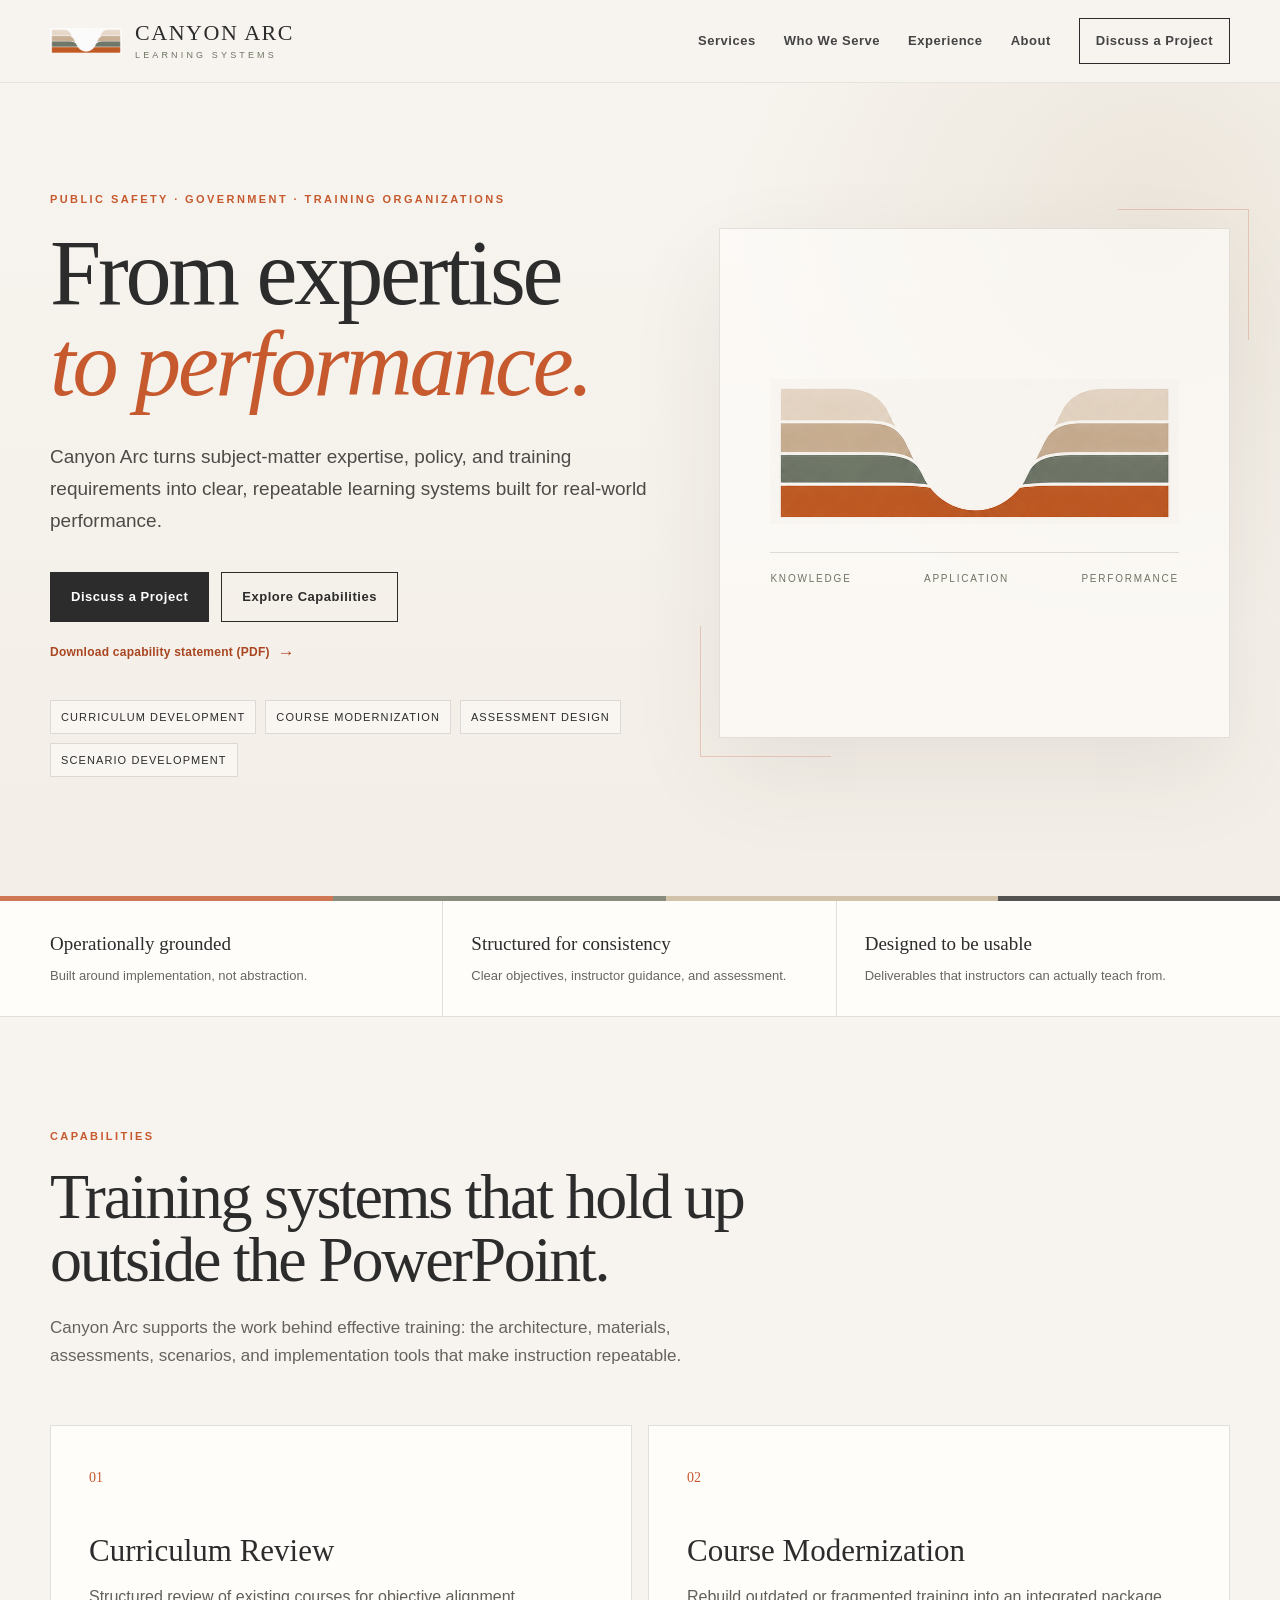
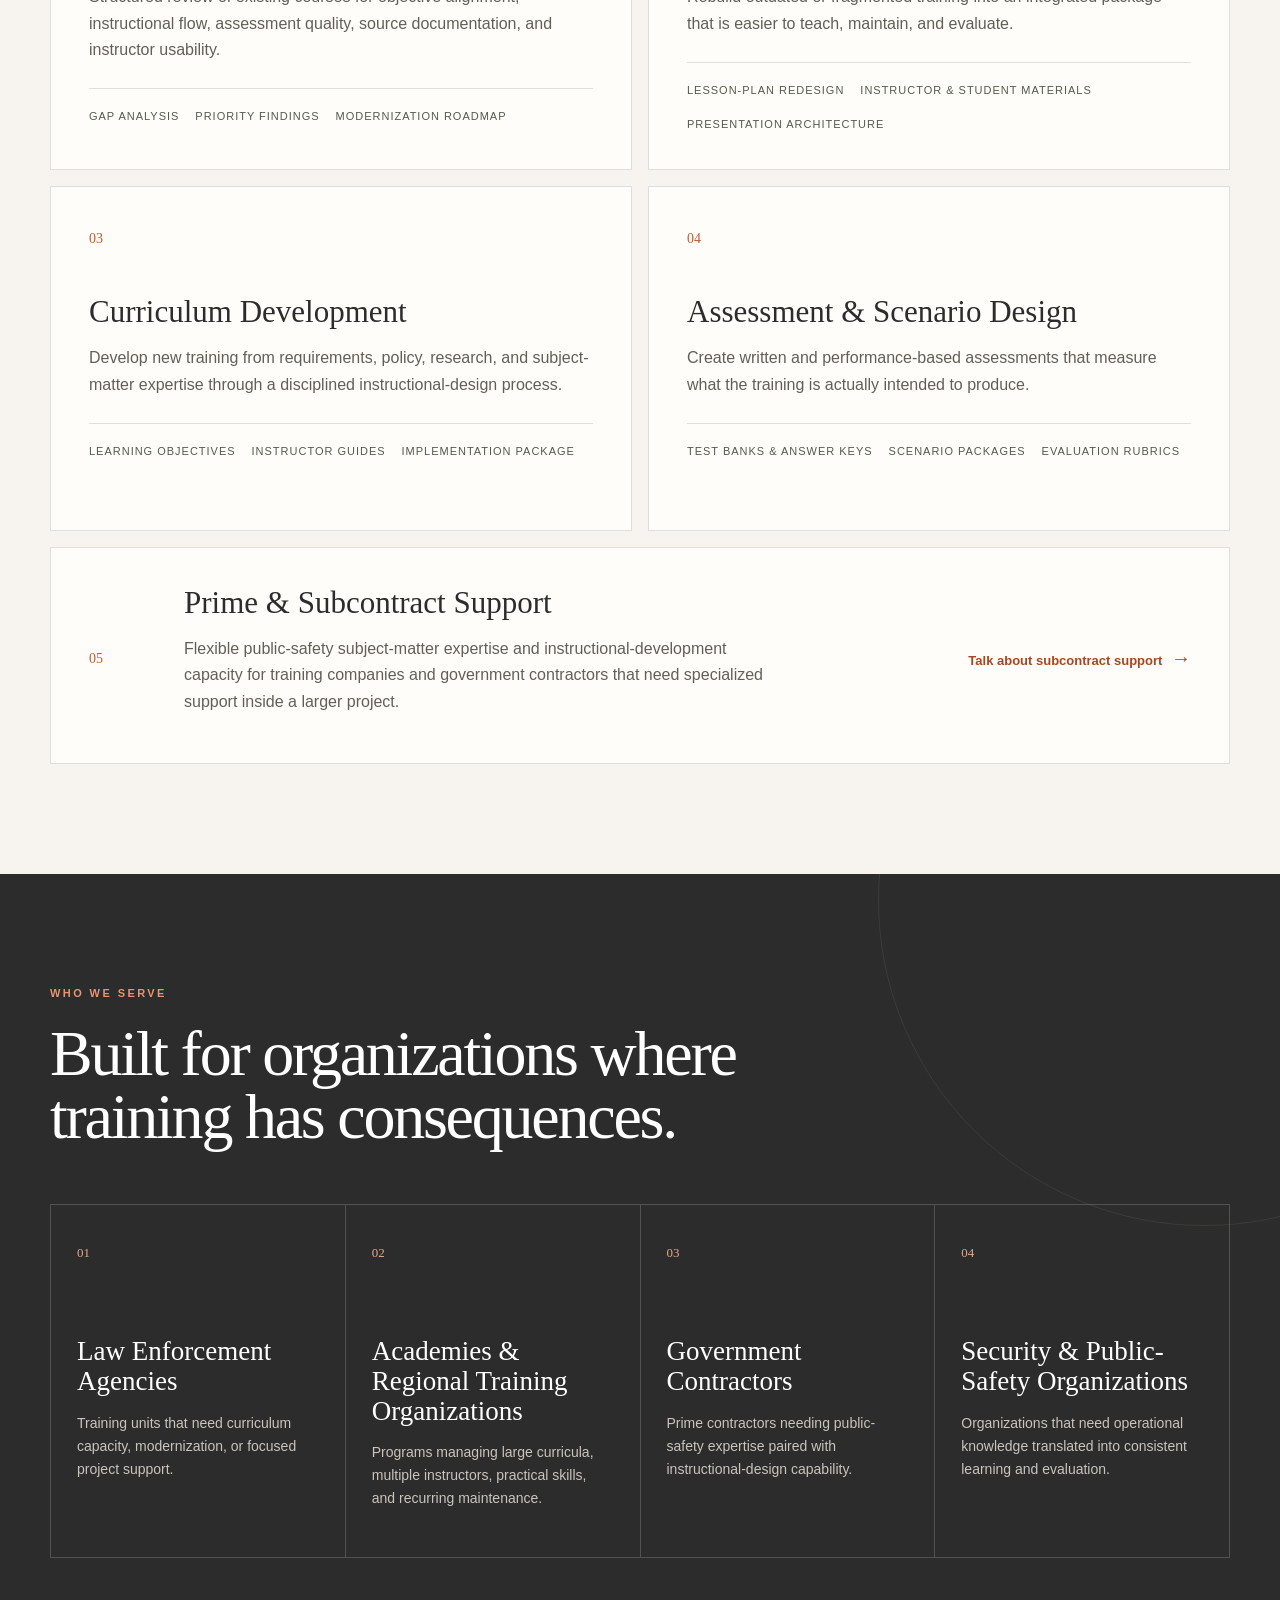
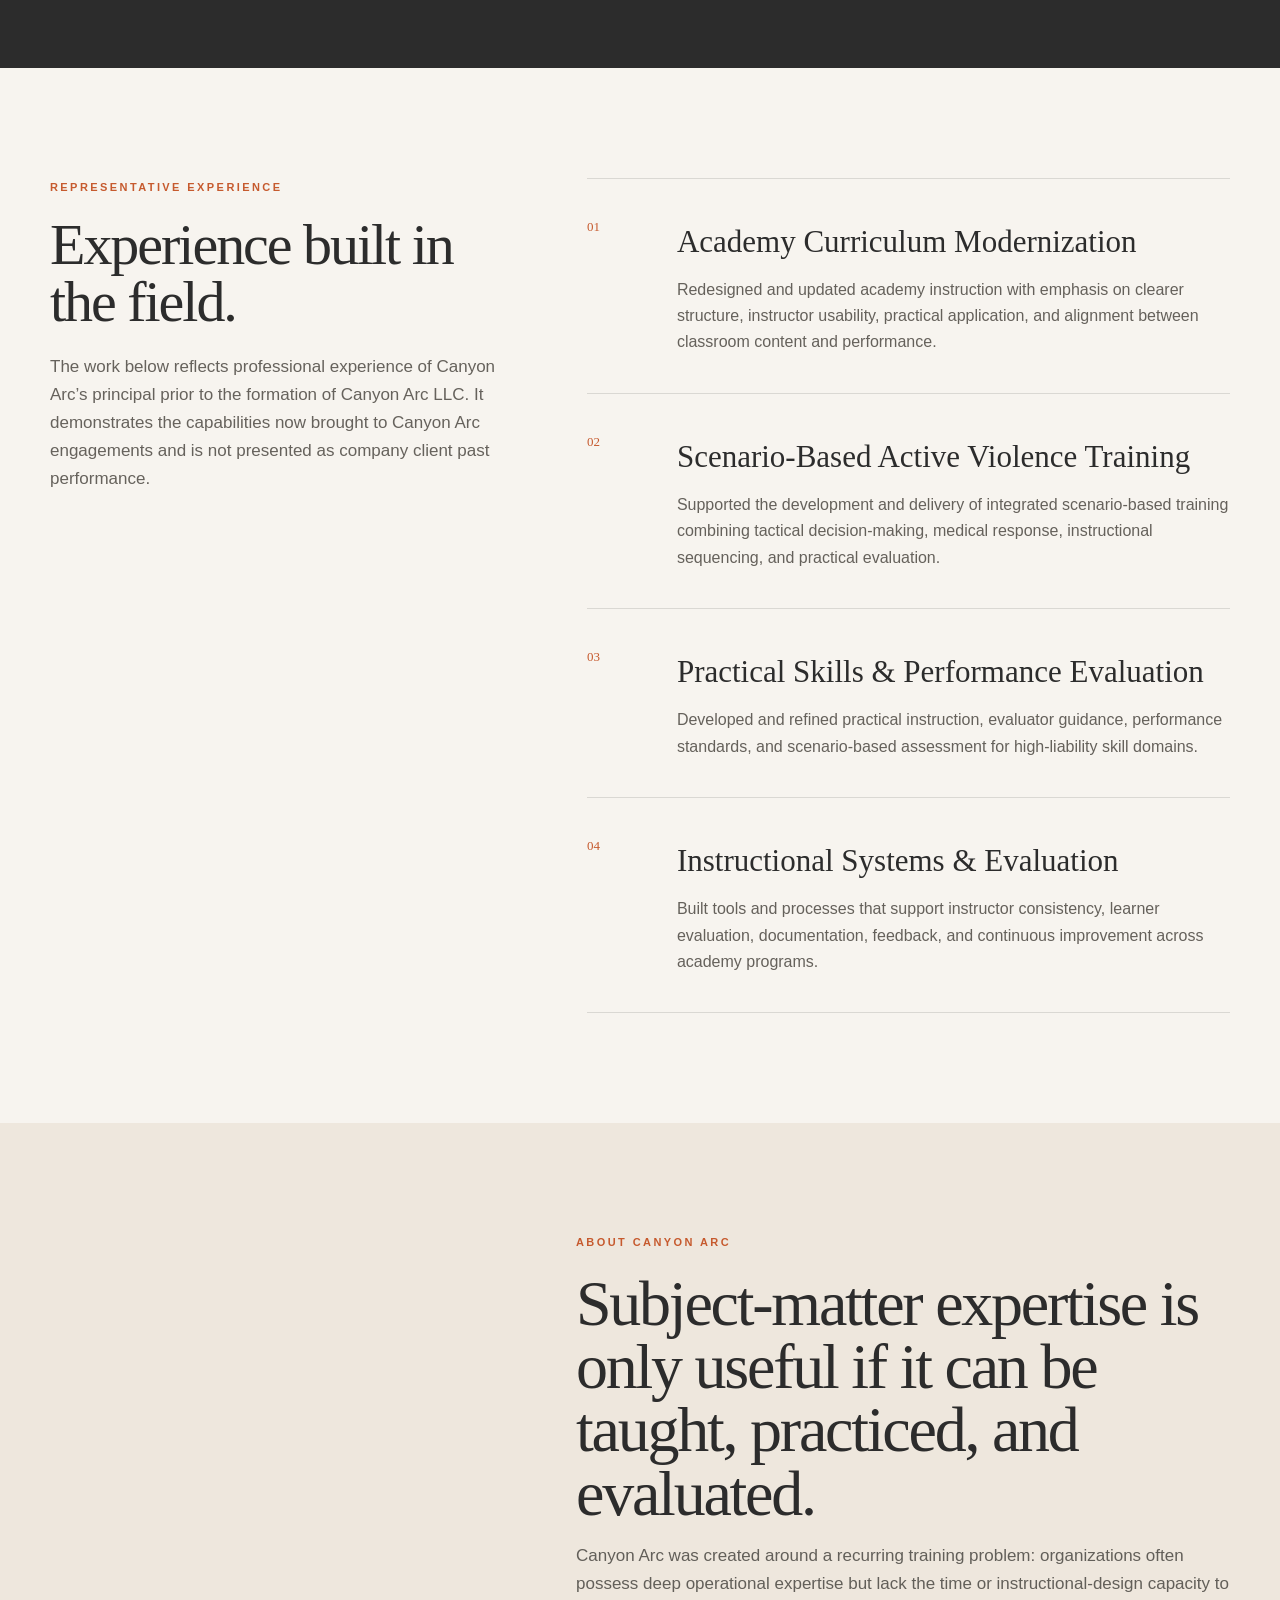
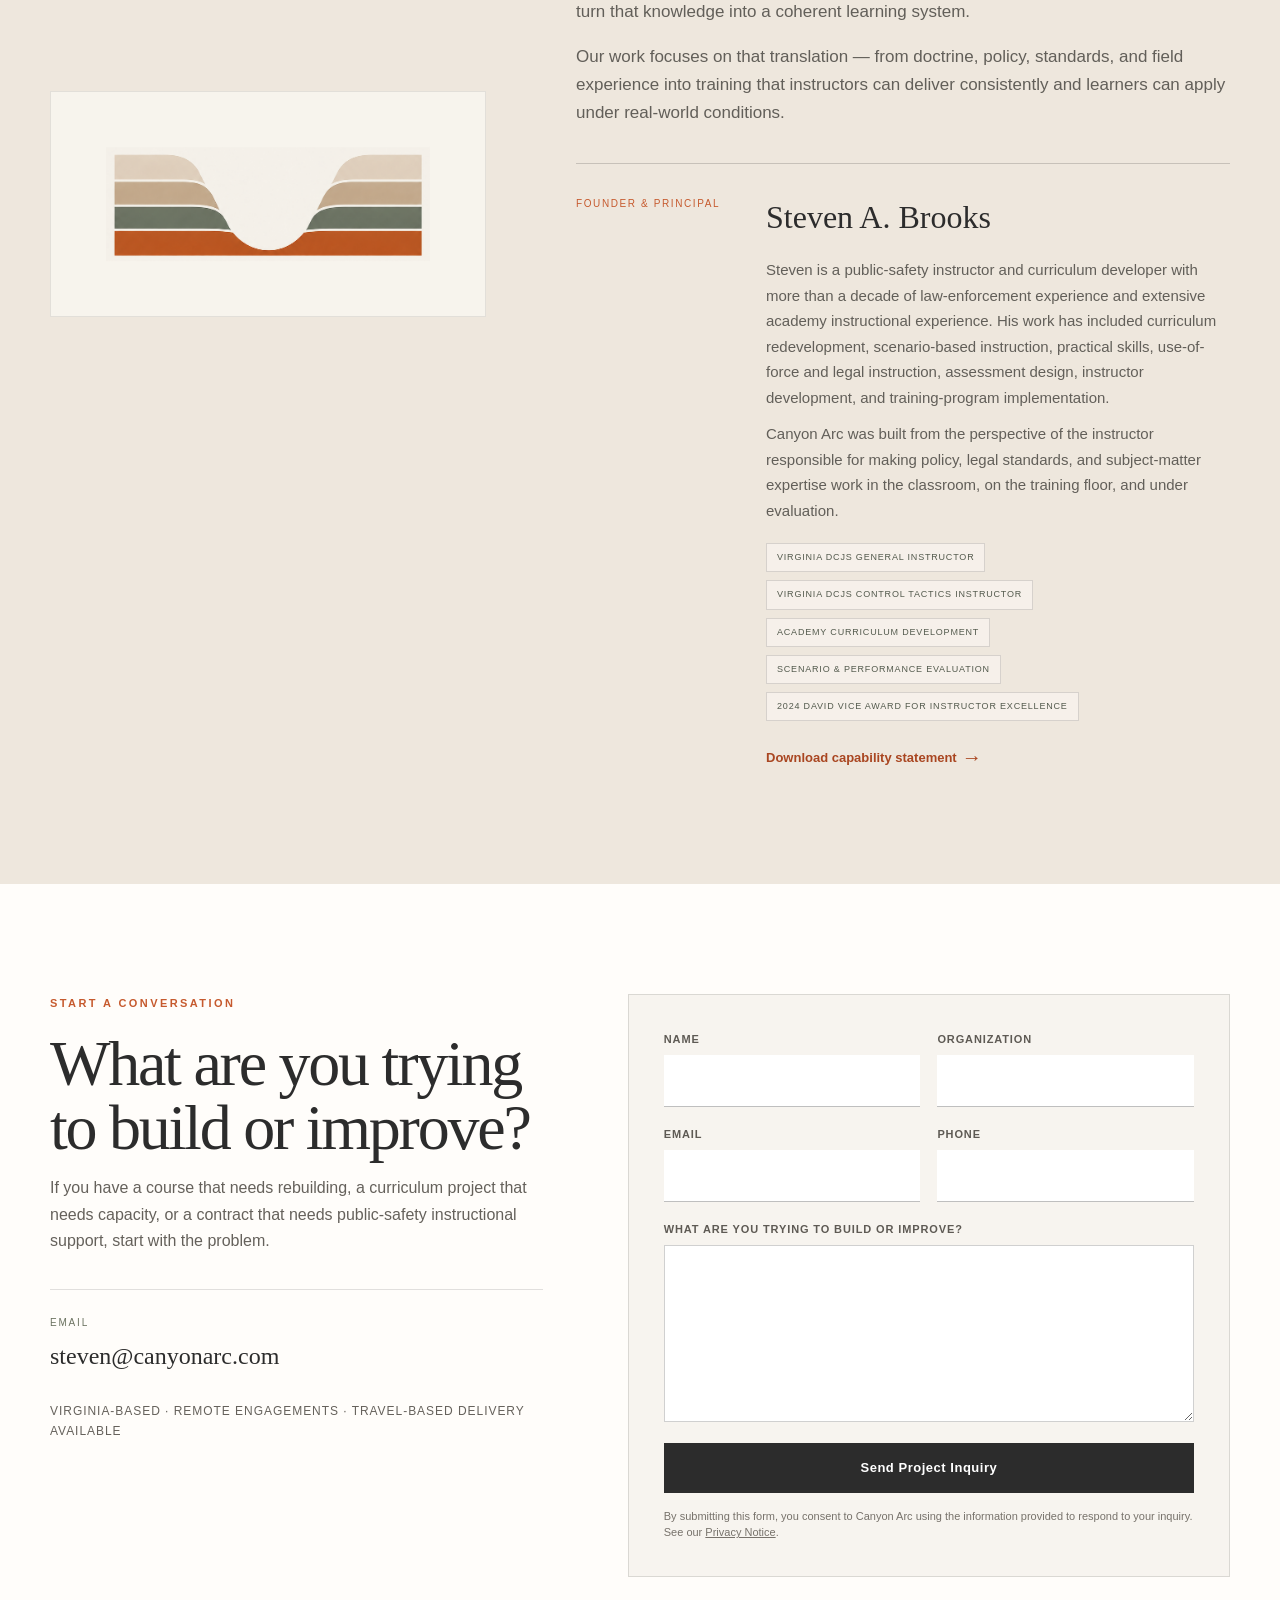
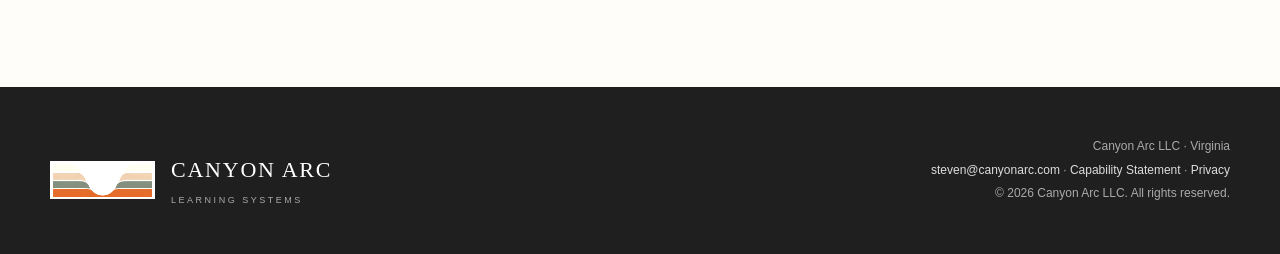
==== index.html @ f391a755 "Initial commit via Netlify [skip ci]" ====
<!doctype html>
<html lang="en">
<head>
  <meta charset="utf-8">
  <meta name="viewport" content="width=device-width, initial-scale=1">
  <title>Canyon Arc | Learning Systems for Public Safety</title>
  <meta name="description" content="Canyon Arc helps public-safety organizations, academies, and government contractors turn subject-matter expertise into clear, repeatable, field-ready learning systems.">
  <meta name="theme-color" content="#f7f4ef">
  <meta property="og:title" content="Canyon Arc | Learning Systems">
  <meta property="og:description" content="From expertise to performance. Curriculum development, course modernization, assessment design, scenario development, and public-safety training systems support.">
  <meta property="og:type" content="website">
  <link rel="icon" href="/assets/images/favicon.png" type="image/png">
  <link rel="stylesheet" href="/assets/css/styles.css">
  <script defer src="/assets/js/main.js"></script>
</head>
<body>
  <a class="skip-link" href="#main">Skip to content</a>

  <header class="site-header" id="top">
    <div class="shell nav-shell">
      <a class="brand" href="#top" aria-label="Canyon Arc home">
        <img src="/assets/images/canyon-arc-mark.png" alt="" class="brand-mark">
        <span class="brand-text"><strong>Canyon Arc</strong><small>Learning Systems</small></span>
      </a>
      <button class="nav-toggle" type="button" aria-expanded="false" aria-controls="site-nav">
        <span></span><span></span><span></span><span class="sr-only">Toggle navigation</span>
      </button>
      <nav class="site-nav" id="site-nav" aria-label="Primary navigation">
        <a href="#services">Services</a>
        <a href="#clients">Who We Serve</a>
        <a href="#experience">Experience</a>
        <a href="#about">About</a>
        <a class="nav-cta" href="#contact">Discuss a Project</a>
      </nav>
    </div>
  </header>

  <main id="main">
    <section class="hero">
      <div class="shell hero-grid">
        <div class="hero-copy reveal">
          <p class="eyebrow">Public Safety · Government · Training Organizations</p>
          <h1>From expertise<br><em>to performance.</em></h1>
          <p class="hero-lede">Canyon Arc turns subject-matter expertise, policy, and training requirements into clear, repeatable learning systems built for real-world performance.</p>
          <div class="hero-actions">
            <a class="button button-primary" href="#contact">Discuss a Project</a>
            <a class="button button-secondary" href="#services">Explore Capabilities</a>
          </div>
          <a class="hero-capability-link" href="/assets/docs/canyon-arc-capability-statement.pdf" target="_blank" rel="noopener">Download capability statement (PDF) <span>→</span></a>
          <div class="hero-tags" aria-label="Core capabilities">
            <span>Curriculum Development</span>
            <span>Course Modernization</span>
            <span>Assessment Design</span>
            <span>Scenario Development</span>
          </div>
        </div>
        <div class="hero-visual reveal" aria-hidden="true">
          <div class="terrain-card">
            <img src="/assets/images/canyon-arc-mark.png" alt="">
            <div class="terrain-copy">
              <span>Knowledge</span>
              <span>Application</span>
              <span>Performance</span>
            </div>
          </div>
        </div>
      </div>
    </section>

    <section class="signal-strip" aria-label="Canyon Arc approach">
      <div class="shell signal-grid">
        <div><strong>Operationally grounded</strong><span>Built around implementation, not abstraction.</span></div>
        <div><strong>Structured for consistency</strong><span>Clear objectives, instructor guidance, and assessment.</span></div>
        <div><strong>Designed to be usable</strong><span>Deliverables that instructors can actually teach from.</span></div>
      </div>
    </section>

    <section class="section" id="services">
      <div class="shell">
        <div class="section-heading reveal">
          <p class="eyebrow">Capabilities</p>
          <h2>Training systems that hold up<br>outside the PowerPoint.</h2>
          <p>Canyon Arc supports the work behind effective training: the architecture, materials, assessments, scenarios, and implementation tools that make instruction repeatable.</p>
        </div>

        <div class="service-grid">
          <article class="service-card reveal">
            <span class="service-number">01</span>
            <h3>Curriculum Review</h3>
            <p>Structured review of existing courses for objective alignment, instructional flow, assessment quality, source documentation, and instructor usability.</p>
            <ul><li>Gap analysis</li><li>Priority findings</li><li>Modernization roadmap</li></ul>
          </article>
          <article class="service-card reveal">
            <span class="service-number">02</span>
            <h3>Course Modernization</h3>
            <p>Rebuild outdated or fragmented training into an integrated package that is easier to teach, maintain, and evaluate.</p>
            <ul><li>Lesson-plan redesign</li><li>Instructor & student materials</li><li>Presentation architecture</li></ul>
          </article>
          <article class="service-card reveal">
            <span class="service-number">03</span>
            <h3>Curriculum Development</h3>
            <p>Develop new training from requirements, policy, research, and subject-matter expertise through a disciplined instructional-design process.</p>
            <ul><li>Learning objectives</li><li>Instructor guides</li><li>Implementation package</li></ul>
          </article>
          <article class="service-card reveal">
            <span class="service-number">04</span>
            <h3>Assessment & Scenario Design</h3>
            <p>Create written and performance-based assessments that measure what the training is actually intended to produce.</p>
            <ul><li>Test banks & answer keys</li><li>Scenario packages</li><li>Evaluation rubrics</li></ul>
          </article>
          <article class="service-card service-card-wide reveal">
            <span class="service-number">05</span>
            <div>
              <h3>Prime & Subcontract Support</h3>
              <p>Flexible public-safety subject-matter expertise and instructional-development capacity for training companies and government contractors that need specialized support inside a larger project.</p>
            </div>
            <a class="text-link" href="#contact">Talk about subcontract support <span>→</span></a>
          </article>
        </div>
      </div>
    </section>

    <section class="section section-dark" id="clients">
      <div class="shell">
        <div class="section-heading section-heading-light reveal">
          <p class="eyebrow">Who We Serve</p>
          <h2>Built for organizations where training has consequences.</h2>
        </div>
        <div class="client-grid reveal">
          <div class="client-card"><span>01</span><h3>Law Enforcement Agencies</h3><p>Training units that need curriculum capacity, modernization, or focused project support.</p></div>
          <div class="client-card"><span>02</span><h3>Academies & Regional Training Organizations</h3><p>Programs managing large curricula, multiple instructors, practical skills, and recurring maintenance.</p></div>
          <div class="client-card"><span>03</span><h3>Government Contractors</h3><p>Prime contractors needing public-safety expertise paired with instructional-design capability.</p></div>
          <div class="client-card"><span>04</span><h3>Security & Public-Safety Organizations</h3><p>Organizations that need operational knowledge translated into consistent learning and evaluation.</p></div>
        </div>
      </div>
    </section>

    <section class="section" id="experience">
      <div class="shell experience-layout">
        <div class="section-heading sticky-heading reveal">
          <p class="eyebrow">Representative Experience</p>
          <h2>Experience built in the field.</h2>
          <p>The work below reflects professional experience of Canyon Arc’s principal prior to the formation of Canyon Arc LLC. It demonstrates the capabilities now brought to Canyon Arc engagements and is not presented as company client past performance.</p>
        </div>
        <div class="experience-list">
          <article class="experience-item reveal">
            <span>01</span>
            <div><h3>Academy Curriculum Modernization</h3><p>Redesigned and updated academy instruction with emphasis on clearer structure, instructor usability, practical application, and alignment between classroom content and performance.</p></div>
          </article>
          <article class="experience-item reveal">
            <span>02</span>
            <div><h3>Scenario-Based Active Violence Training</h3><p>Supported the development and delivery of integrated scenario-based training combining tactical decision-making, medical response, instructional sequencing, and practical evaluation.</p></div>
          </article>
          <article class="experience-item reveal">
            <span>03</span>
            <div><h3>Practical Skills & Performance Evaluation</h3><p>Developed and refined practical instruction, evaluator guidance, performance standards, and scenario-based assessment for high-liability skill domains.</p></div>
          </article>
          <article class="experience-item reveal">
            <span>04</span>
            <div><h3>Instructional Systems & Evaluation</h3><p>Built tools and processes that support instructor consistency, learner evaluation, documentation, feedback, and continuous improvement across academy programs.</p></div>
          </article>
        </div>
      </div>
    </section>

    <section class="section about-section" id="about">
      <div class="shell about-grid">
        <div class="about-mark reveal" aria-hidden="true"><img src="/assets/images/canyon-arc-mark.png" alt=""></div>
        <div class="about-copy reveal">
          <p class="eyebrow">About Canyon Arc</p>
          <h2>Subject-matter expertise is only useful if it can be taught, practiced, and evaluated.</h2>
          <p>Canyon Arc was created around a recurring training problem: organizations often possess deep operational expertise but lack the time or instructional-design capacity to turn that knowledge into a coherent learning system.</p>
          <p>Our work focuses on that translation — from doctrine, policy, standards, and field experience into training that instructors can deliver consistently and learners can apply under real-world conditions.</p>
          <div class="founder-card founder-card-expanded">
            <p class="founder-label">Founder & Principal</p>
            <div class="founder-bio">
              <h3>Steven A. Brooks</h3>
              <p>Steven is a public-safety instructor and curriculum developer with more than a decade of law-enforcement experience and extensive academy instructional experience. His work has included curriculum redevelopment, scenario-based instruction, practical skills, use-of-force and legal instruction, assessment design, instructor development, and training-program implementation.</p>
              <p>Canyon Arc was built from the perspective of the instructor responsible for making policy, legal standards, and subject-matter expertise work in the classroom, on the training floor, and under evaluation.</p>
              <div class="credential-list" aria-label="Selected professional background">
                <span>Virginia DCJS General Instructor</span>
                <span>Virginia DCJS Control Tactics Instructor</span>
                <span>Academy Curriculum Development</span>
                <span>Scenario & Performance Evaluation</span>
                <span>2024 David Vice Award for Instructor Excellence</span>
              </div>
              <a class="text-link capability-link" href="/assets/docs/canyon-arc-capability-statement.pdf" target="_blank" rel="noopener">Download capability statement <span>→</span></a>
            </div>
          </div>
        </div>
      </div>
    </section>

    <section class="section contact-section" id="contact">
      <div class="shell contact-grid">
        <div class="contact-copy reveal">
          <p class="eyebrow">Start a Conversation</p>
          <h2>What are you trying to build or improve?</h2>
          <p>If you have a course that needs rebuilding, a curriculum project that needs capacity, or a contract that needs public-safety instructional support, start with the problem.</p>
          <div class="direct-contact">
            <span>Email</span>
            <a href="mailto:steven@canyonarc.com">steven@canyonarc.com</a>
          </div>
          <p class="contact-note">Virginia-based · Remote engagements · Travel-based delivery available</p>
        </div>

        <form class="contact-form reveal" name="project-inquiry" method="POST" data-netlify="true" netlify-honeypot="bot-field" action="/thanks.html">
          <input type="hidden" name="form-name" value="project-inquiry">
          <p class="honeypot"><label>Don’t fill this out if you’re human: <input name="bot-field"></label></p>
          <div class="field-row">
            <label> Name <input type="text" name="name" autocomplete="name" required></label>
            <label> Organization <input type="text" name="organization" autocomplete="organization"></label>
          </div>
          <div class="field-row">
            <label> Email <input type="email" name="email" autocomplete="email" required></label>
            <label> Phone <input type="tel" name="phone" autocomplete="tel"></label>
          </div>
          <label> What are you trying to build or improve?
            <textarea name="project" rows="6" required></textarea>
          </label>
          <button class="button button-primary form-submit" type="submit">Send Project Inquiry</button>
          <p class="form-fineprint">By submitting this form, you consent to Canyon Arc using the information provided to respond to your inquiry. See our <a href="/privacy.html">Privacy Notice</a>.</p>
        </form>
      </div>
    </section>
  </main>

  <footer class="site-footer">
    <div class="shell footer-grid">
      <div class="footer-brand">
        <img src="/assets/images/canyon-arc-mark.png" alt="">
        <div><strong>Canyon Arc</strong><span>Learning Systems</span></div>
      </div>
      <div class="footer-meta">
        <p>Canyon Arc LLC · Virginia</p>
        <p><a href="mailto:steven@canyonarc.com">steven@canyonarc.com</a> · <a href="/assets/docs/canyon-arc-capability-statement.pdf" target="_blank" rel="noopener">Capability Statement</a> · <a href="/privacy.html">Privacy</a></p>
        <p>© <span id="year"></span> Canyon Arc LLC. All rights reserved.</p>
      </div>
    </div>
  </footer>
</body>
</html>
---- assets/css/styles.css ----
:root{
  --ink:#2c2c2c;
  --ink-soft:#4d4b47;
  --sage:#6d7462;
  --sage-dark:#535a4d;
  --sand:#c9b79b;
  --sand-light:#e9dfcf;
  --clay:#c65a2e;
  --clay-dark:#a94621;
  --cream:#f7f4ef;
  --white:#fffdfa;
  --line:rgba(44,44,44,.14);
  --max:1180px;
  --serif: Georgia, 'Times New Roman', serif;
  --sans: Inter, ui-sans-serif, -apple-system, BlinkMacSystemFont, 'Segoe UI', sans-serif;
}
*{box-sizing:border-box}
html{scroll-behavior:smooth}
body{margin:0;color:var(--ink);background:var(--cream);font-family:var(--sans);font-size:16px;line-height:1.65;-webkit-font-smoothing:antialiased}
a{color:inherit}
img{max-width:100%;display:block}
button,input,textarea{font:inherit}
.shell{width:min(calc(100% - 40px),var(--max));margin-inline:auto}
.sr-only{position:absolute;width:1px;height:1px;padding:0;margin:-1px;overflow:hidden;clip:rect(0,0,0,0);white-space:nowrap;border:0}
.skip-link{position:fixed;top:12px;left:12px;z-index:1000;background:var(--ink);color:white;padding:10px 14px;transform:translateY(-160%);transition:.2s}
.skip-link:focus{transform:none}

.site-header{position:sticky;top:0;z-index:100;background:rgba(247,244,239,.92);backdrop-filter:blur(14px);border-bottom:1px solid rgba(44,44,44,.08)}
.nav-shell{min-height:82px;display:flex;align-items:center;justify-content:space-between;gap:24px}
.brand{display:flex;align-items:center;gap:13px;text-decoration:none}
.brand-mark{width:72px;height:30px;object-fit:contain}
.brand-text{display:flex;flex-direction:column;line-height:1}
.brand-text strong{font-family:var(--serif);font-weight:500;font-size:22px;letter-spacing:.07em;text-transform:uppercase}
.brand-text small{font-size:9px;text-transform:uppercase;letter-spacing:.35em;color:var(--sage);margin-top:7px}
.site-nav{display:flex;align-items:center;gap:28px;font-size:13px;font-weight:600;letter-spacing:.04em}
.site-nav a{text-decoration:none;transition:.2s;color:#444}
.site-nav a:hover{color:var(--clay)}
.nav-cta{border:1px solid var(--ink);padding:11px 16px}
.nav-cta:hover{background:var(--ink);color:white!important}
.nav-toggle{display:none;background:none;border:0;padding:8px}
.nav-toggle span:not(.sr-only){display:block;width:25px;height:1.5px;background:var(--ink);margin:5px}

.hero{min-height:calc(100vh - 82px);display:flex;align-items:center;position:relative;overflow:hidden;background:radial-gradient(circle at 90% 15%,rgba(201,183,155,.22),transparent 32%),linear-gradient(180deg,var(--cream),#f3eee7)}
.hero:after{content:"";position:absolute;left:0;right:0;bottom:0;height:5px;background:linear-gradient(90deg,var(--clay) 0 26%,var(--sage) 26% 52%,var(--sand) 52% 78%,var(--ink) 78% 100%);opacity:.8}
.hero-grid{display:grid;grid-template-columns:1.08fr .92fr;gap:70px;align-items:center;padding:88px 0 105px}
.eyebrow{text-transform:uppercase;letter-spacing:.22em;font-size:11px;font-weight:700;color:var(--clay);margin:0 0 20px}
.hero h1,.section-heading h2,.about-copy h2,.contact-copy h2,.simple-wrap h1{font-family:var(--serif);font-weight:400;letter-spacing:-.035em;line-height:.99;margin:0;color:var(--ink)}
.hero h1{font-size:clamp(58px,7.2vw,108px);max-width:760px}
.hero h1 em{font-weight:400;color:var(--clay);font-style:italic}
.hero-lede{font-size:19px;max-width:680px;color:var(--ink-soft);margin:30px 0 0;line-height:1.7}
.hero-actions{display:flex;gap:12px;flex-wrap:wrap;margin-top:34px}
.button{display:inline-flex;justify-content:center;align-items:center;min-height:50px;padding:12px 20px;text-decoration:none;border:1px solid var(--ink);font-size:13px;font-weight:700;letter-spacing:.04em;cursor:pointer;transition:.2s}
.button-primary{background:var(--ink);color:white}
.button-primary:hover{background:var(--clay);border-color:var(--clay)}
.button-secondary{background:transparent;color:var(--ink)}
.button-secondary:hover{background:rgba(44,44,44,.06)}
.hero-tags{display:flex;flex-wrap:wrap;gap:9px;margin-top:33px}
.hero-tags span{font-size:11px;text-transform:uppercase;letter-spacing:.1em;padding:7px 10px;border:1px solid var(--line);background:rgba(255,255,255,.4)}
.terrain-card{position:relative;min-height:510px;border:1px solid rgba(44,44,44,.12);background:rgba(255,253,250,.65);display:flex;flex-direction:column;justify-content:center;padding:50px;box-shadow:0 35px 90px rgba(63,50,38,.08)}
.terrain-card:before,.terrain-card:after{content:"";position:absolute;width:130px;height:130px;border:1px solid rgba(198,90,46,.25)}
.terrain-card:before{top:-20px;right:-20px;border-left:0;border-bottom:0}
.terrain-card:after{bottom:-20px;left:-20px;border-right:0;border-top:0}
.terrain-card img{width:100%;mix-blend-mode:multiply}
.terrain-copy{display:flex;justify-content:space-between;border-top:1px solid var(--line);padding-top:18px;margin-top:28px;font-size:10px;text-transform:uppercase;letter-spacing:.18em;color:var(--sage)}

.signal-strip{background:var(--white);border-bottom:1px solid var(--line)}
.signal-grid{display:grid;grid-template-columns:repeat(3,1fr)}
.signal-grid>div{padding:27px 28px;border-right:1px solid var(--line)}
.signal-grid>div:first-child{padding-left:0}
.signal-grid>div:last-child{border-right:0}
.signal-grid strong{display:block;font-family:var(--serif);font-size:19px;font-weight:400;margin-bottom:3px}
.signal-grid span{font-size:13px;color:#696660}

.section{padding:110px 0}
.section-heading{max-width:780px;margin-bottom:55px}
.section-heading h2,.about-copy h2,.contact-copy h2{font-size:clamp(43px,5vw,72px)}
.section-heading>p:last-child{max-width:650px;color:#66625c;font-size:17px;margin-top:22px}
.service-grid{display:grid;grid-template-columns:repeat(2,1fr);gap:16px}
.service-card{position:relative;background:var(--white);border:1px solid var(--line);padding:38px 38px 32px;min-height:345px;transition:transform .2s,border-color .2s,box-shadow .2s}
.service-card:hover{transform:translateY(-3px);border-color:rgba(198,90,46,.34);box-shadow:0 20px 45px rgba(54,44,34,.07)}
.service-number{font-family:var(--serif);color:var(--clay);font-size:14px}
.service-card h3{font-family:var(--serif);font-size:31px;font-weight:400;line-height:1.1;margin:44px 0 15px}
.service-card p{color:#625f59;max-width:600px}
.service-card ul{list-style:none;padding:0;margin:25px 0 0;border-top:1px solid var(--line);padding-top:18px;display:flex;gap:16px;flex-wrap:wrap}
.service-card li{font-size:11px;text-transform:uppercase;letter-spacing:.09em;color:var(--sage-dark)}
.service-card-wide{grid-column:1/-1;min-height:auto;display:grid;grid-template-columns:70px 1fr auto;align-items:center;gap:25px}
.service-card-wide h3{margin:0 0 8px}
.text-link{text-decoration:none;color:var(--clay-dark);font-weight:700;font-size:13px;white-space:nowrap}
.text-link span{font-size:20px;margin-left:5px}

.section-dark{background:var(--ink);color:white;position:relative;overflow:hidden}
.section-dark:before{content:"";position:absolute;width:650px;height:650px;border:1px solid rgba(201,183,155,.1);border-radius:50%;right:-250px;top:-300px}
.section-heading-light h2{color:white}
.section-heading-light .eyebrow{color:#e89470}
.client-grid{display:grid;grid-template-columns:repeat(4,1fr);border-top:1px solid rgba(255,255,255,.18);border-left:1px solid rgba(255,255,255,.18)}
.client-card{padding:34px 26px 32px;border-right:1px solid rgba(255,255,255,.18);border-bottom:1px solid rgba(255,255,255,.18);min-height:300px}
.client-card>span{font-family:var(--serif);color:#dfaa8e;font-size:13px}
.client-card h3{font-family:var(--serif);font-size:27px;font-weight:400;line-height:1.1;margin:72px 0 15px}
.client-card p{color:#c8c4be;font-size:14px}

.experience-layout{display:grid;grid-template-columns:.82fr 1.18fr;gap:90px;align-items:start}
.sticky-heading{position:sticky;top:140px;margin-bottom:0}
.sticky-heading h2{font-size:58px}
.experience-list{border-top:1px solid var(--line)}
.experience-item{display:grid;grid-template-columns:70px 1fr;gap:20px;padding:37px 0;border-bottom:1px solid var(--line)}
.experience-item>span{font-family:var(--serif);color:var(--clay);font-size:13px}
.experience-item h3{font-family:var(--serif);font-size:31px;font-weight:400;margin:0 0 10px}
.experience-item p{color:#65615b;margin:0;max-width:650px}

.about-section{background:#eee7dd}
.about-grid{display:grid;grid-template-columns:.8fr 1.2fr;gap:90px;align-items:center}
.about-mark{padding:55px;background:rgba(255,253,250,.58);border:1px solid rgba(44,44,44,.1)}
.about-mark img{mix-blend-mode:multiply}
.about-copy>p:not(.eyebrow){color:#625f59;font-size:17px;max-width:720px}
.founder-card{border-top:1px solid rgba(44,44,44,.2);margin-top:36px;padding-top:27px;display:grid;grid-template-columns:170px 1fr;gap:20px}
.founder-label{text-transform:uppercase!important;letter-spacing:.16em;font-size:10px!important;color:var(--clay)!important;margin-top:5px}
.founder-card h3{font-family:var(--serif);font-weight:400;font-size:32px;margin:0}
.founder-card p:last-child{grid-column:2;margin-top:-8px!important;font-size:15px!important}

.contact-section{background:var(--white)}
.contact-grid{display:grid;grid-template-columns:.9fr 1.1fr;gap:85px;align-items:start}
.contact-copy>p:not(.eyebrow){color:#65615b;max-width:560px}
.direct-contact{margin-top:35px;padding-top:25px;border-top:1px solid var(--line);display:flex;flex-direction:column;gap:5px}
.direct-contact span{font-size:10px;text-transform:uppercase;letter-spacing:.18em;color:var(--sage)}
.direct-contact a{font-family:var(--serif);font-size:24px;text-decoration:none}
.contact-note{font-size:12px!important;text-transform:uppercase;letter-spacing:.08em;margin-top:26px}
.contact-form{background:var(--cream);border:1px solid var(--line);padding:35px}
.field-row{display:grid;grid-template-columns:1fr 1fr;gap:17px}
.contact-form label{display:flex;flex-direction:column;gap:7px;font-size:11px;text-transform:uppercase;letter-spacing:.08em;font-weight:700;color:#5e5a54;margin-bottom:18px}
.contact-form input,.contact-form textarea{width:100%;border:0;border-bottom:1px solid rgba(44,44,44,.3);background:white;padding:13px 12px;color:var(--ink);outline:none;text-transform:none;letter-spacing:0;font-weight:400;font-size:15px;border-radius:0}
.contact-form textarea{border:1px solid rgba(44,44,44,.22);resize:vertical}
.contact-form input:focus,.contact-form textarea:focus{border-color:var(--clay);box-shadow:0 1px 0 var(--clay)}
.form-submit{width:100%;margin-top:3px}
.form-fineprint{font-size:11px;color:#77726b;line-height:1.5;margin:15px 0 0}
.honeypot{position:absolute;left:-9999px}

.site-footer{padding:46px 0;background:#1f1f1f;color:#ddd}
.footer-grid{display:flex;justify-content:space-between;gap:40px;align-items:flex-end}
.footer-brand{display:flex;align-items:center;gap:16px}
.footer-brand img{width:105px;filter:brightness(1.2)}
.footer-brand div{display:flex;flex-direction:column}
.footer-brand strong{font-family:var(--serif);font-weight:400;font-size:22px;text-transform:uppercase;letter-spacing:.08em;color:white}
.footer-brand span{font-size:9px;text-transform:uppercase;letter-spacing:.28em;color:#aaa;margin-top:5px}
.footer-meta{text-align:right;font-size:12px;color:#aaa}
.footer-meta p{margin:4px 0}
.footer-meta a{text-decoration:none;color:#ddd}

.simple-page{min-height:100vh;display:grid;place-items:center;background:var(--cream)}
.simple-wrap{width:min(calc(100% - 40px),720px);padding:75px 0}
.simple-wrap-wide{max-width:850px}
.simple-logo{width:440px;max-width:100%;margin-bottom:55px}
.simple-wrap h1{font-size:70px;margin-bottom:25px}
.simple-wrap p{color:#615d57;font-size:17px}
.simple-wrap .button{margin-top:20px}
.back-link{display:inline-block;margin-bottom:60px;text-decoration:none;font-size:13px;color:var(--clay-dark)}

.reveal{opacity:0;transform:translateY(18px);transition:opacity .65s ease,transform .65s ease}
.reveal.is-visible{opacity:1;transform:none}


.hero-capability-link{display:inline-flex;align-items:center;gap:8px;margin-top:17px;color:var(--clay-dark);font-size:12px;font-weight:700;text-decoration:none;letter-spacing:.02em}
.hero-capability-link span{font-size:17px;transition:transform .2s ease}
.hero-capability-link:hover span{transform:translateX(3px)}

.founder-card-expanded{grid-template-columns:170px 1fr;align-items:start}
.founder-bio h3{margin-bottom:13px}
.founder-bio>p{color:#625f59;font-size:15px!important;line-height:1.7;margin:0 0 11px!important}
.credential-list{display:flex;flex-wrap:wrap;gap:8px;margin:20px 0 18px}
.credential-list span{display:inline-block;border:1px solid rgba(44,44,44,.16);background:rgba(255,253,250,.42);padding:8px 10px;font-size:9px;line-height:1.25;text-transform:uppercase;letter-spacing:.09em;color:var(--sage-dark)}
.capability-link{display:inline-flex;align-items:center;margin-top:2px}

@media (prefers-reduced-motion:reduce){html{scroll-behavior:auto}.reveal{opacity:1;transform:none;transition:none}}
@media (max-width:980px){
  .hero-grid,.about-grid,.contact-grid,.experience-layout{grid-template-columns:1fr;gap:55px}
  .hero{min-height:auto}.hero-grid{padding:75px 0 95px}.terrain-card{min-height:390px;max-width:650px}
  .signal-grid{grid-template-columns:1fr}.signal-grid>div{border-right:0;border-bottom:1px solid var(--line);padding-left:0}.signal-grid>div:last-child{border-bottom:0}
  .client-grid{grid-template-columns:repeat(2,1fr)}
  .sticky-heading{position:static}.sticky-heading h2{font-size:clamp(43px,6vw,62px)}
  .about-mark{max-width:650px}
}
@media (max-width:760px){
  .shell{width:min(calc(100% - 30px),var(--max))}
  .nav-shell{min-height:70px}.brand-mark{width:58px}.brand-text strong{font-size:18px}.brand-text small{font-size:7px}
  .nav-toggle{display:block;z-index:102}.site-nav{position:absolute;top:70px;left:0;right:0;background:var(--cream);border-bottom:1px solid var(--line);display:none;flex-direction:column;align-items:stretch;gap:0;padding:12px 15px 20px}.site-nav.is-open{display:flex}.site-nav a{padding:13px}.nav-cta{text-align:center;margin-top:5px}
  .hero h1{font-size:clamp(53px,17vw,76px)}.hero-lede{font-size:17px}.hero-grid{padding-top:60px}.terrain-card{min-height:330px;padding:30px}.terrain-copy{font-size:8px}
  .section{padding:80px 0}.section-heading{margin-bottom:40px}.section-heading h2,.about-copy h2,.contact-copy h2{font-size:clamp(40px,12vw,58px)}
  .service-grid{grid-template-columns:1fr}.service-card-wide{grid-column:auto;grid-template-columns:55px 1fr}.service-card-wide .text-link{grid-column:2;white-space:normal}.service-card{padding:30px;min-height:320px}.service-card-wide{min-height:auto}
  .client-grid{grid-template-columns:1fr}.client-card{min-height:240px}.client-card h3{margin-top:45px}
  .experience-item{grid-template-columns:45px 1fr}.experience-item h3{font-size:27px}
  .founder-card{grid-template-columns:1fr}.founder-card p:last-child{grid-column:auto;margin-top:0!important}.founder-card-expanded{grid-template-columns:1fr}.credential-list{gap:7px}
  .field-row{grid-template-columns:1fr;gap:0}.contact-form{padding:25px}
  .footer-grid{flex-direction:column;align-items:flex-start}.footer-meta{text-align:left}
}
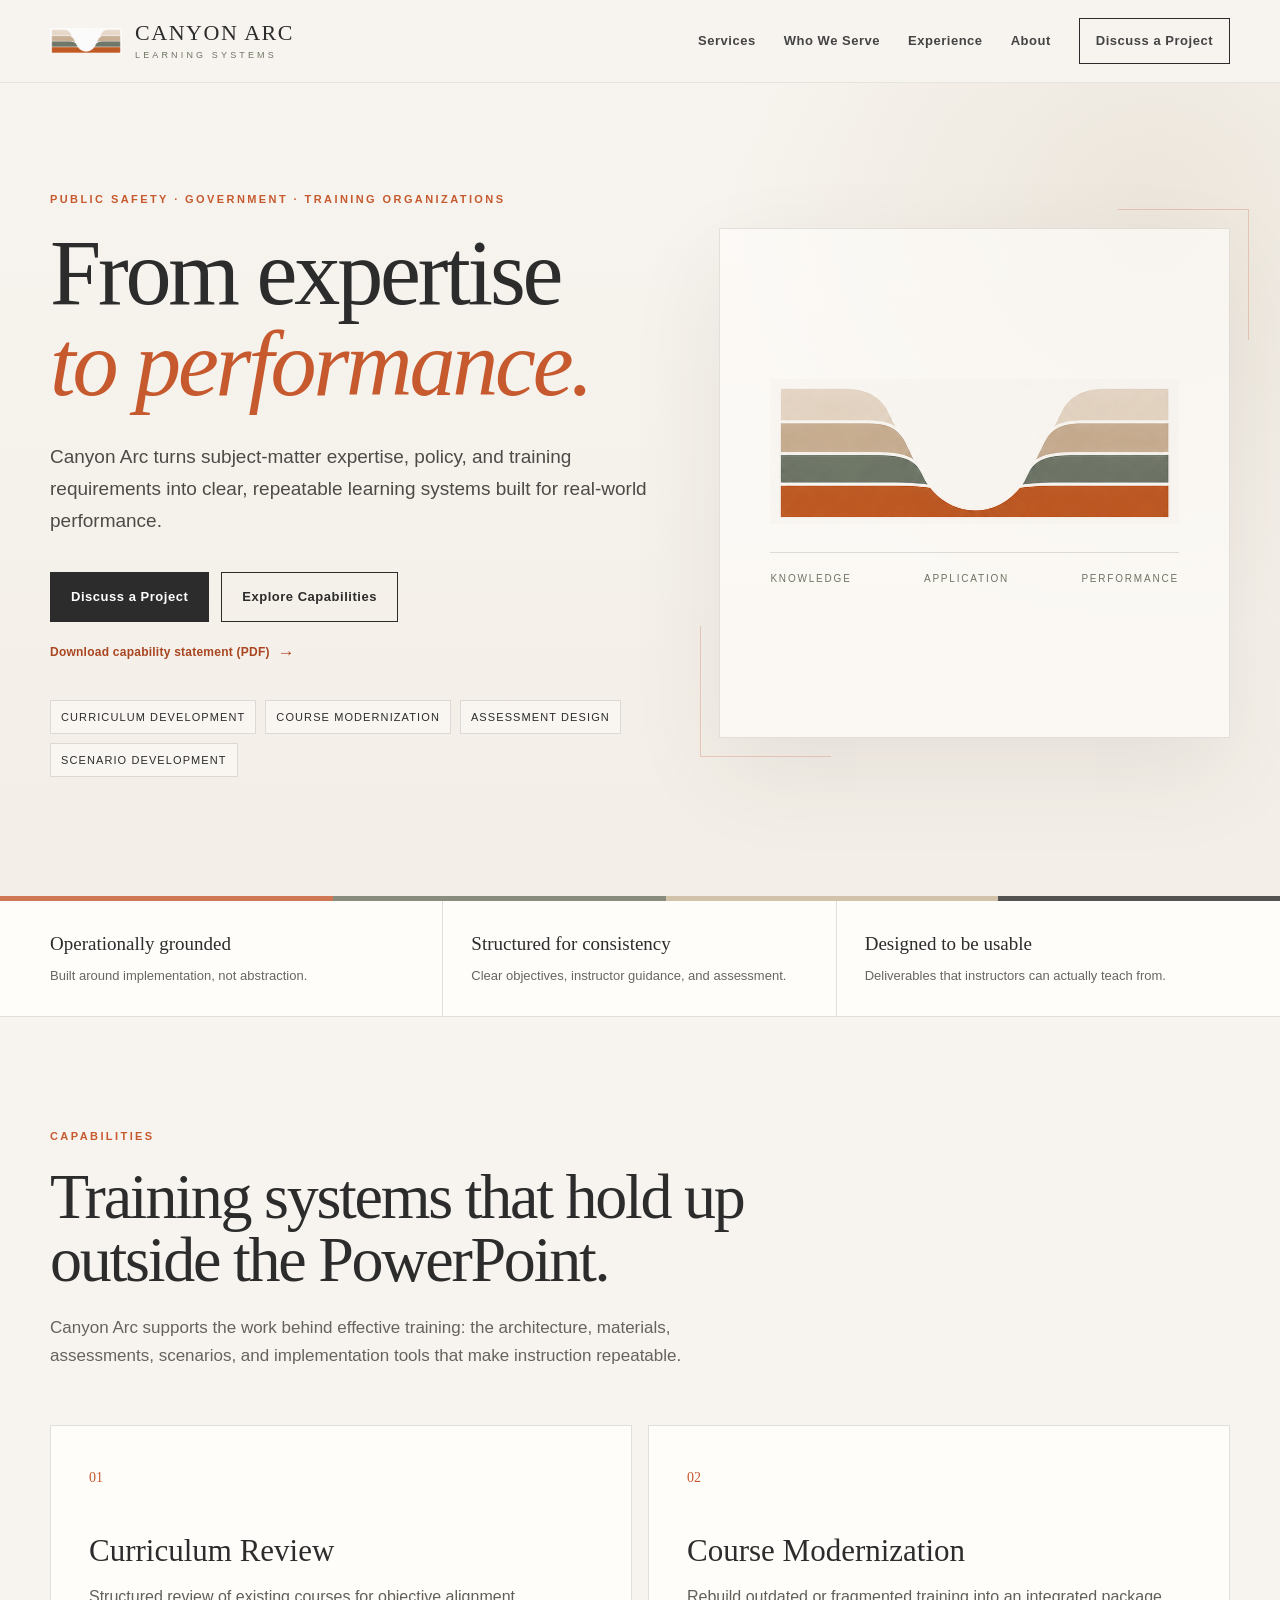
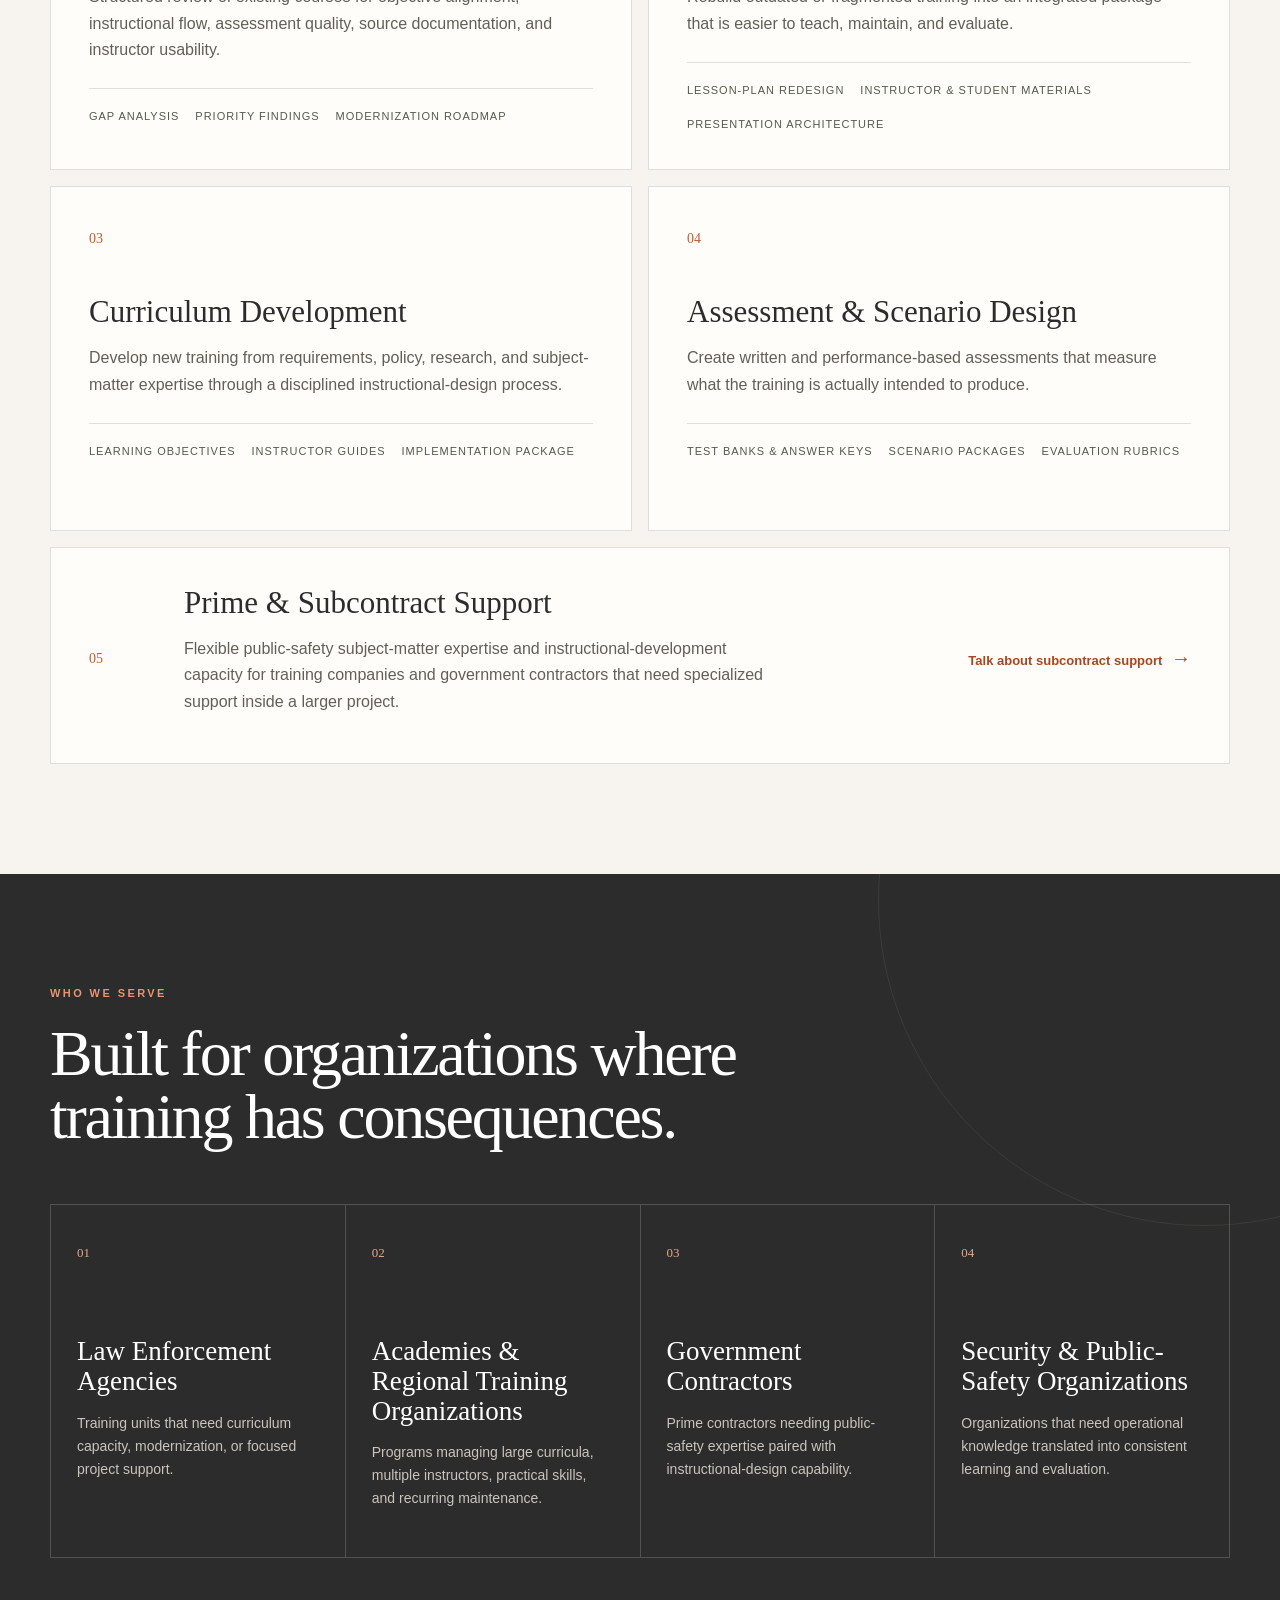
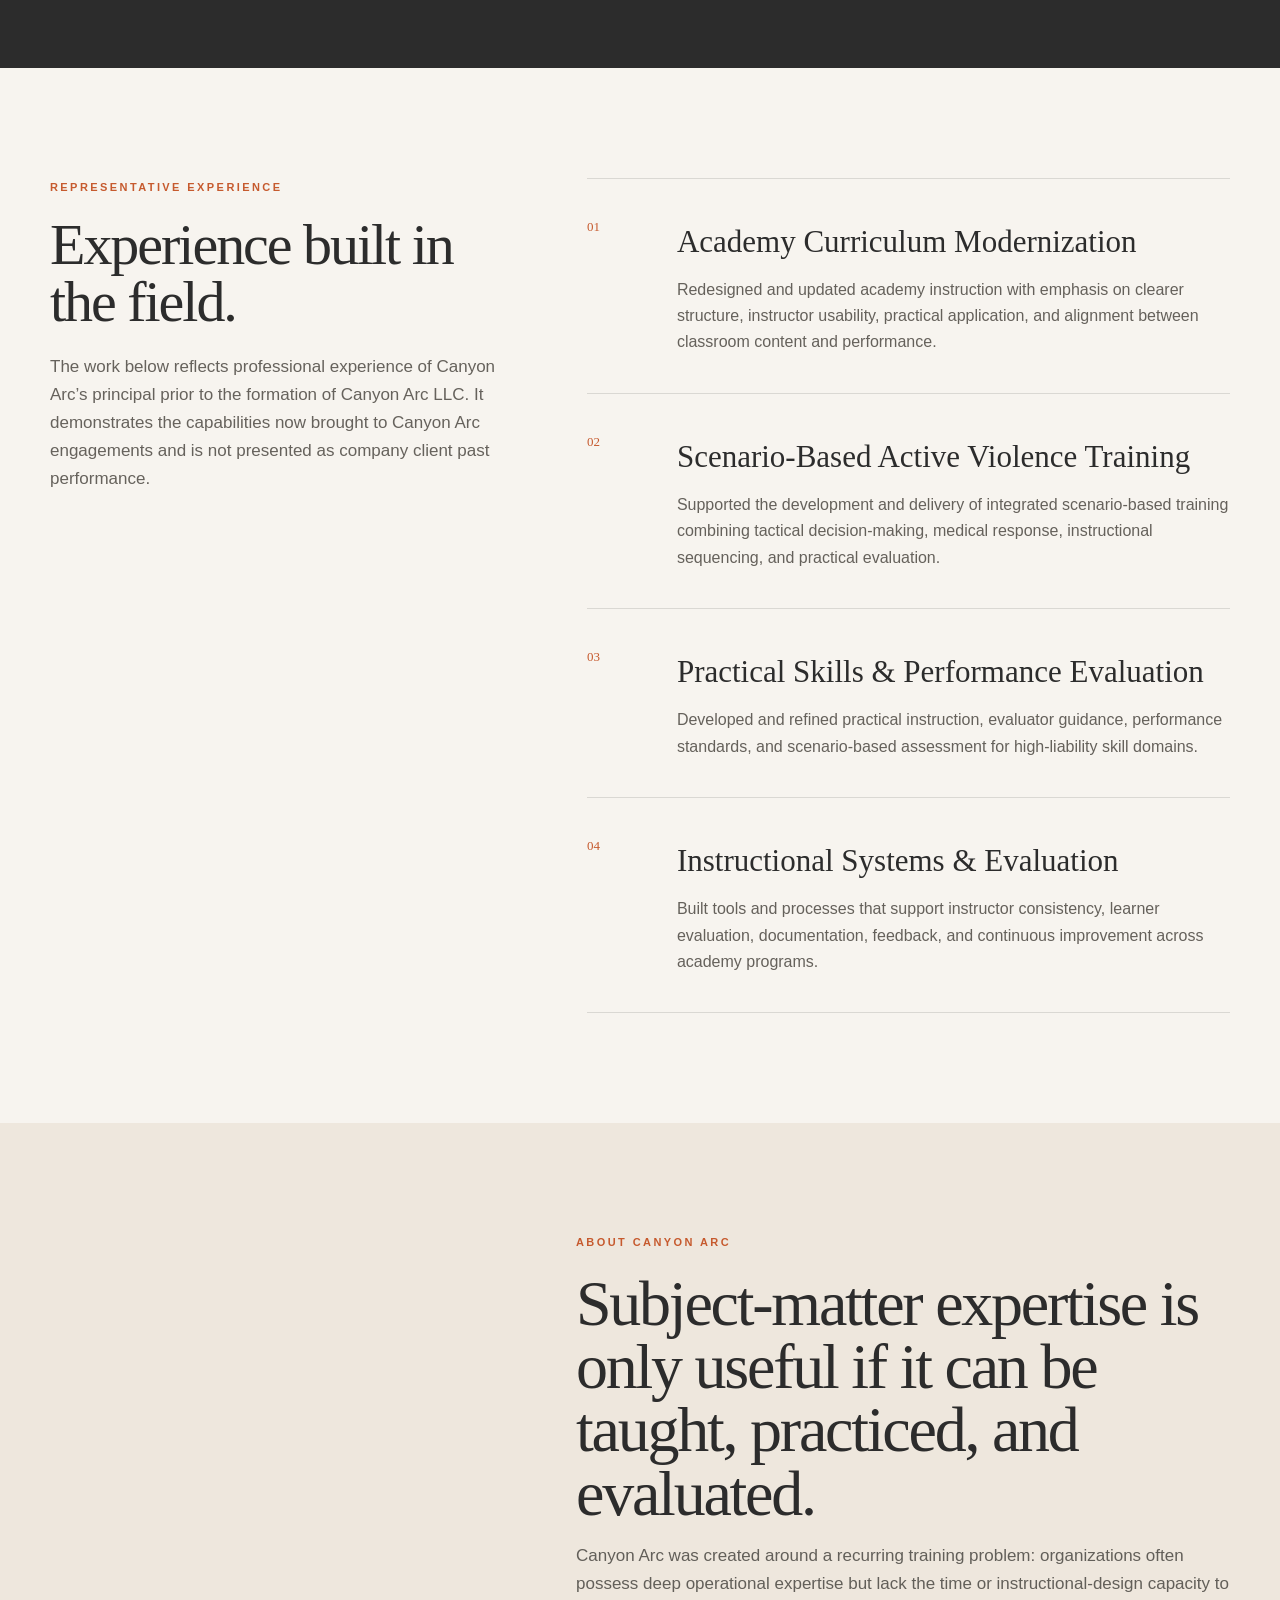
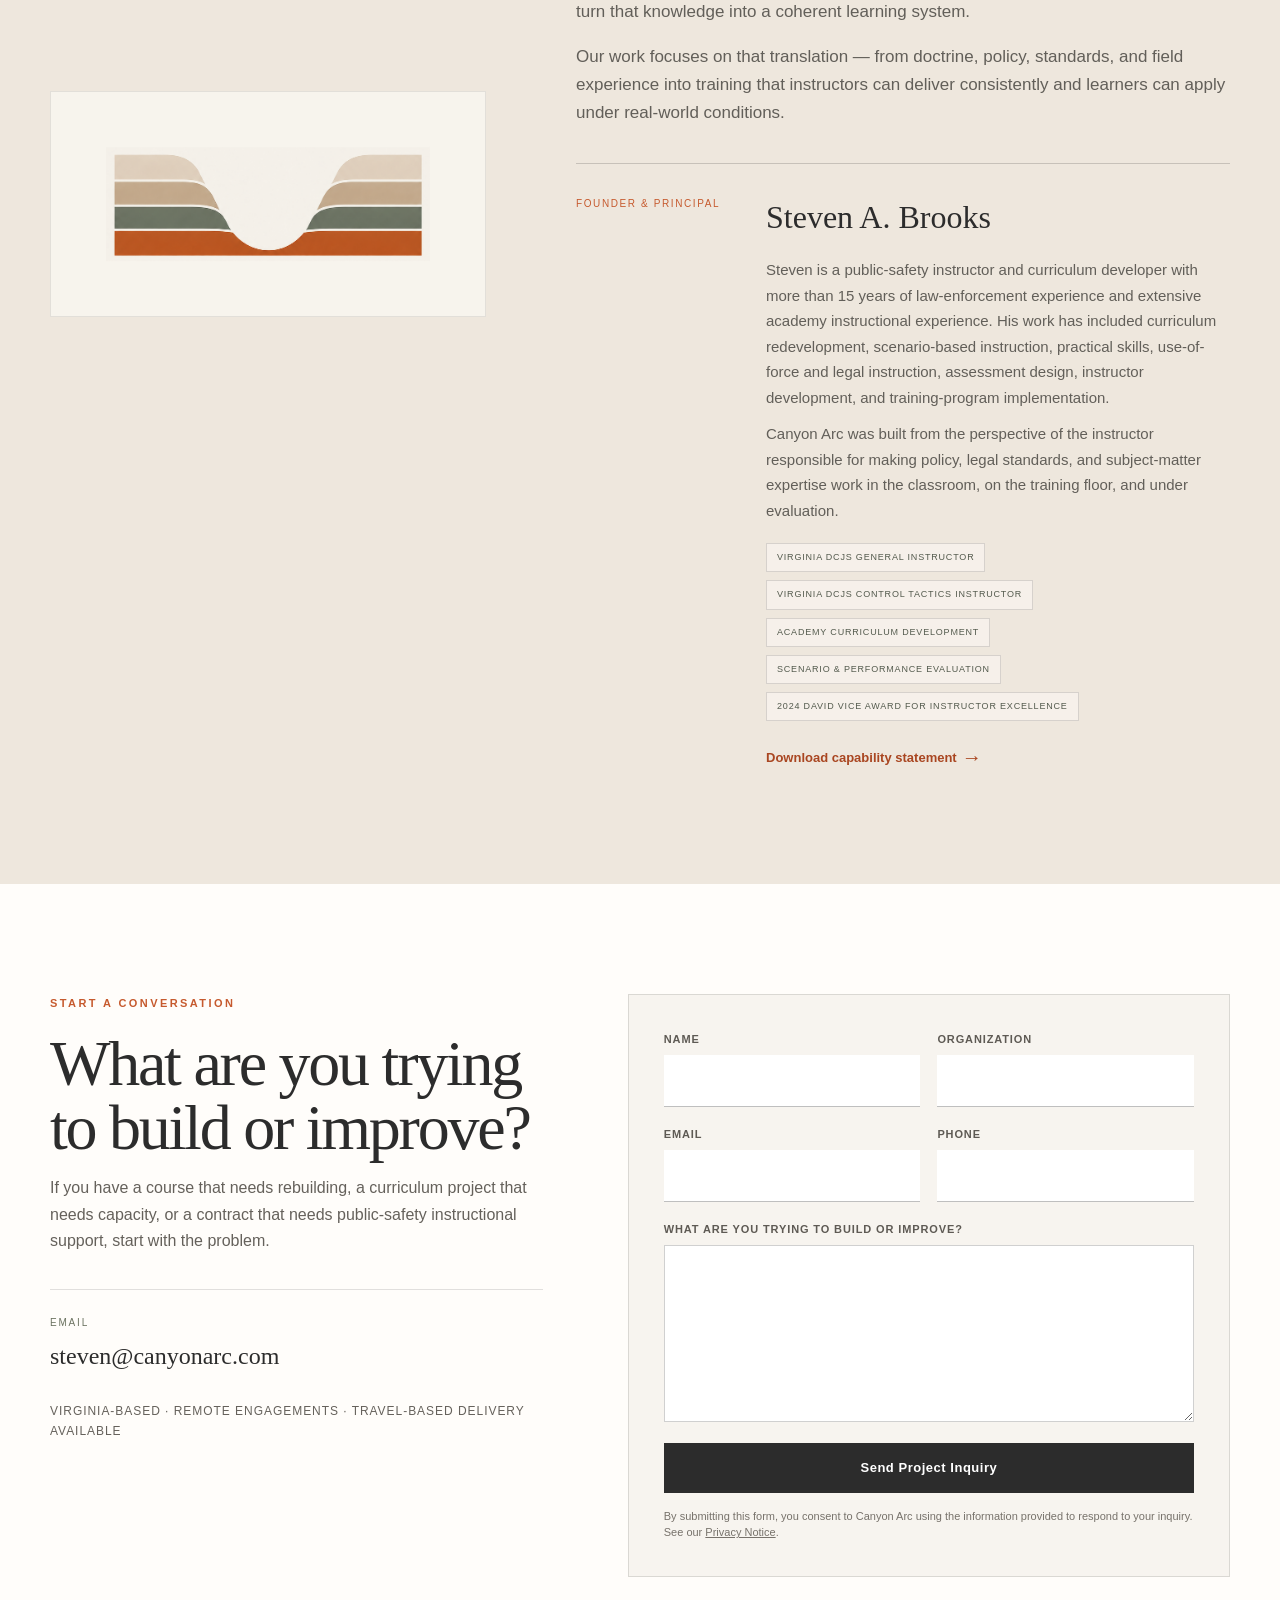
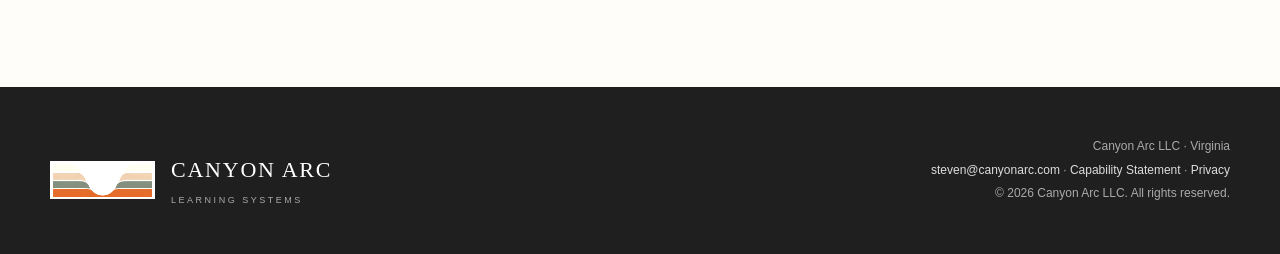
==== commit 9117efe0: "Update index.html" ====
--- a/index.html
+++ b/index.html
@@ -175,7 +175,7 @@
             <p class="founder-label">Founder & Principal</p>
             <div class="founder-bio">
               <h3>Steven A. Brooks</h3>
-              <p>Steven is a public-safety instructor and curriculum developer with more than a decade of law-enforcement experience and extensive academy instructional experience. His work has included curriculum redevelopment, scenario-based instruction, practical skills, use-of-force and legal instruction, assessment design, instructor development, and training-program implementation.</p>
+              <p>Steven is a public-safety instructor and curriculum developer with more than 15 years of law-enforcement experience and extensive academy instructional experience. His work has included curriculum redevelopment, scenario-based instruction, practical skills, use-of-force and legal instruction, assessment design, instructor development, and training-program implementation.</p>
               <p>Canyon Arc was built from the perspective of the instructor responsible for making policy, legal standards, and subject-matter expertise work in the classroom, on the training floor, and under evaluation.</p>
               <div class="credential-list" aria-label="Selected professional background">
                 <span>Virginia DCJS General Instructor</span>
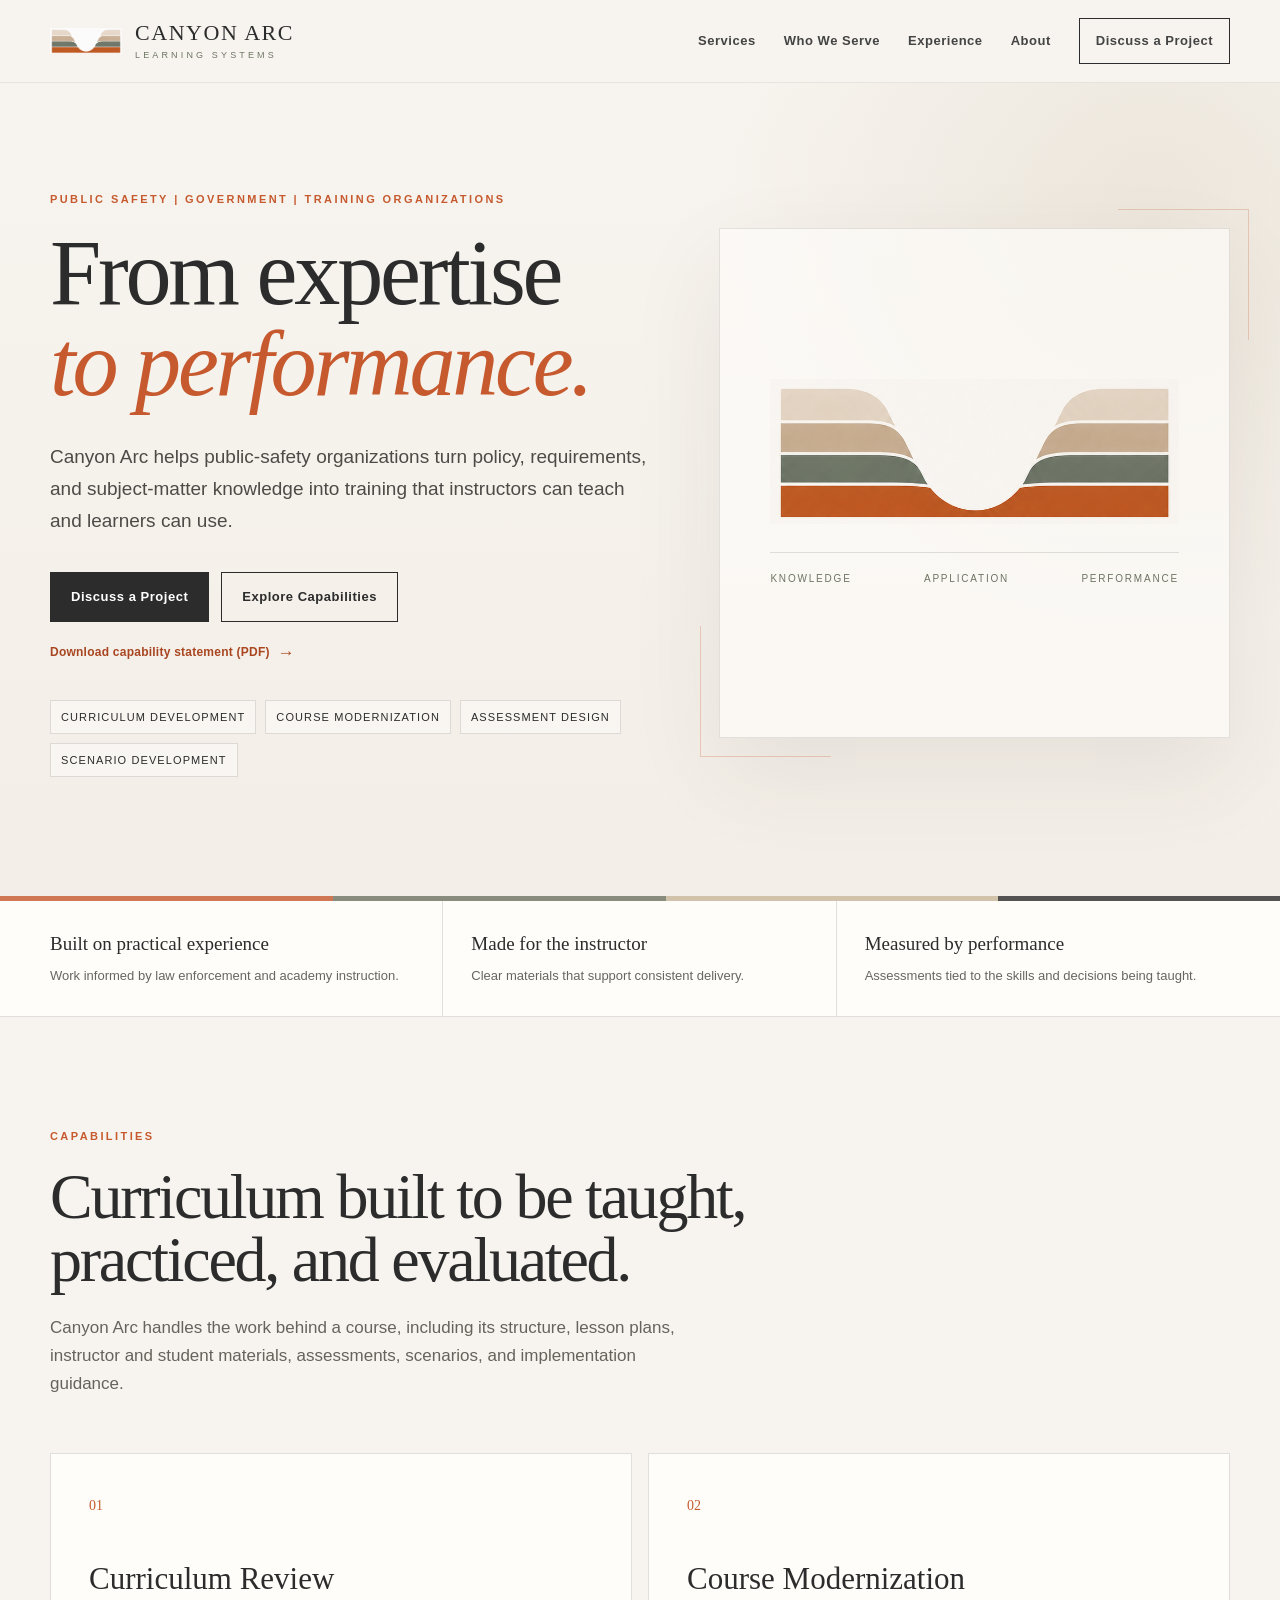
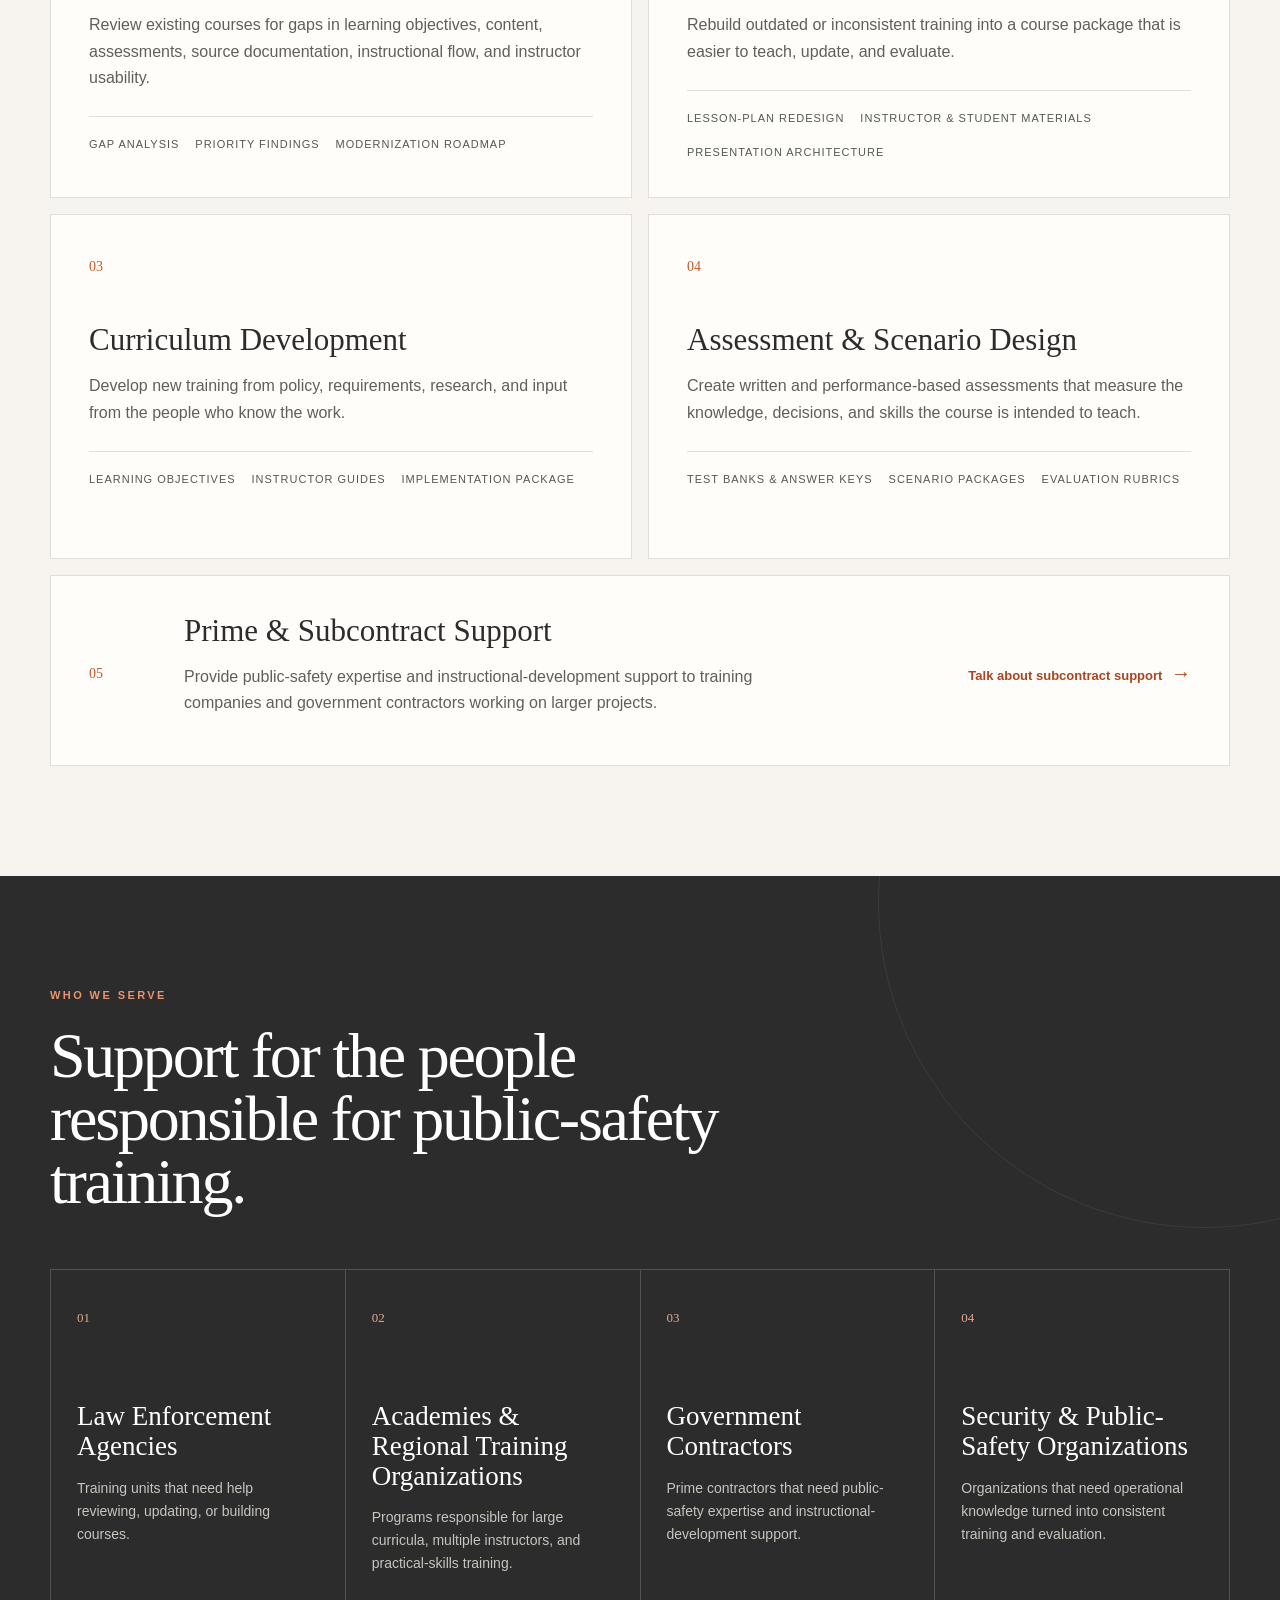
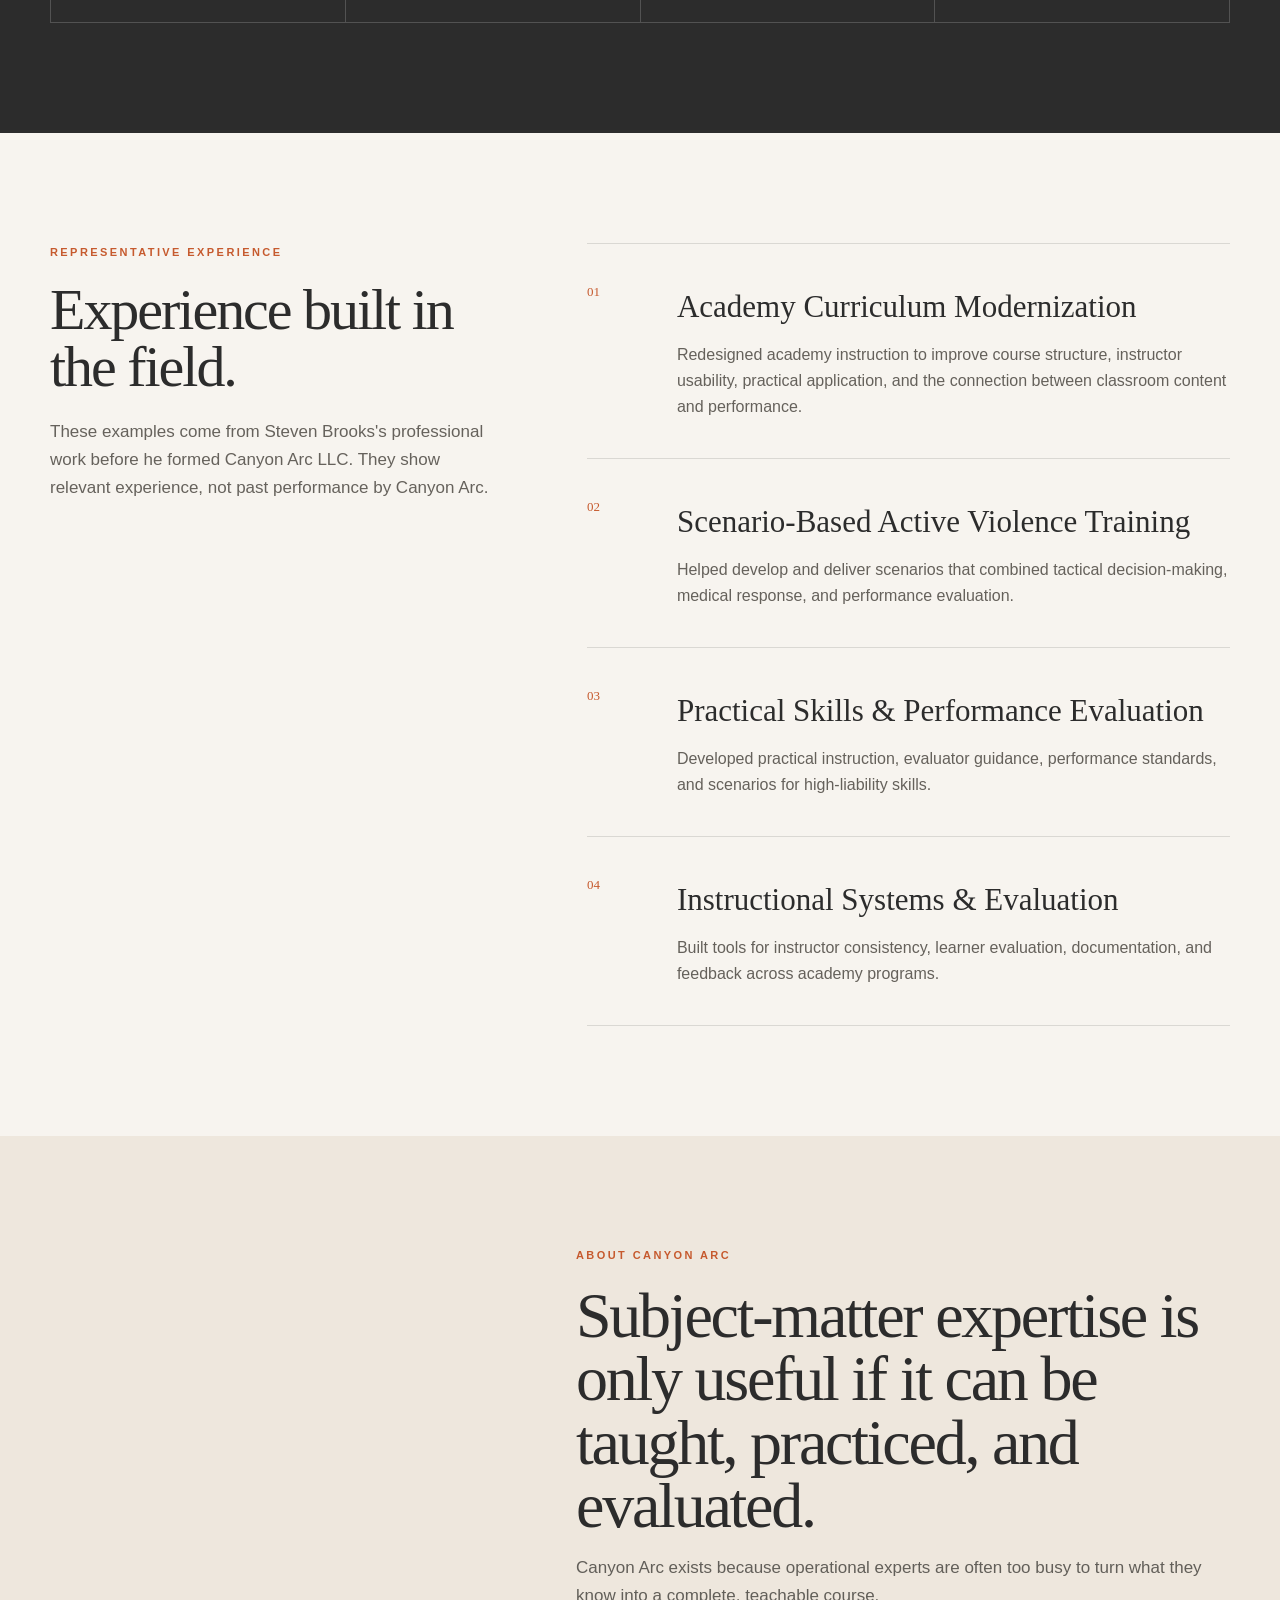
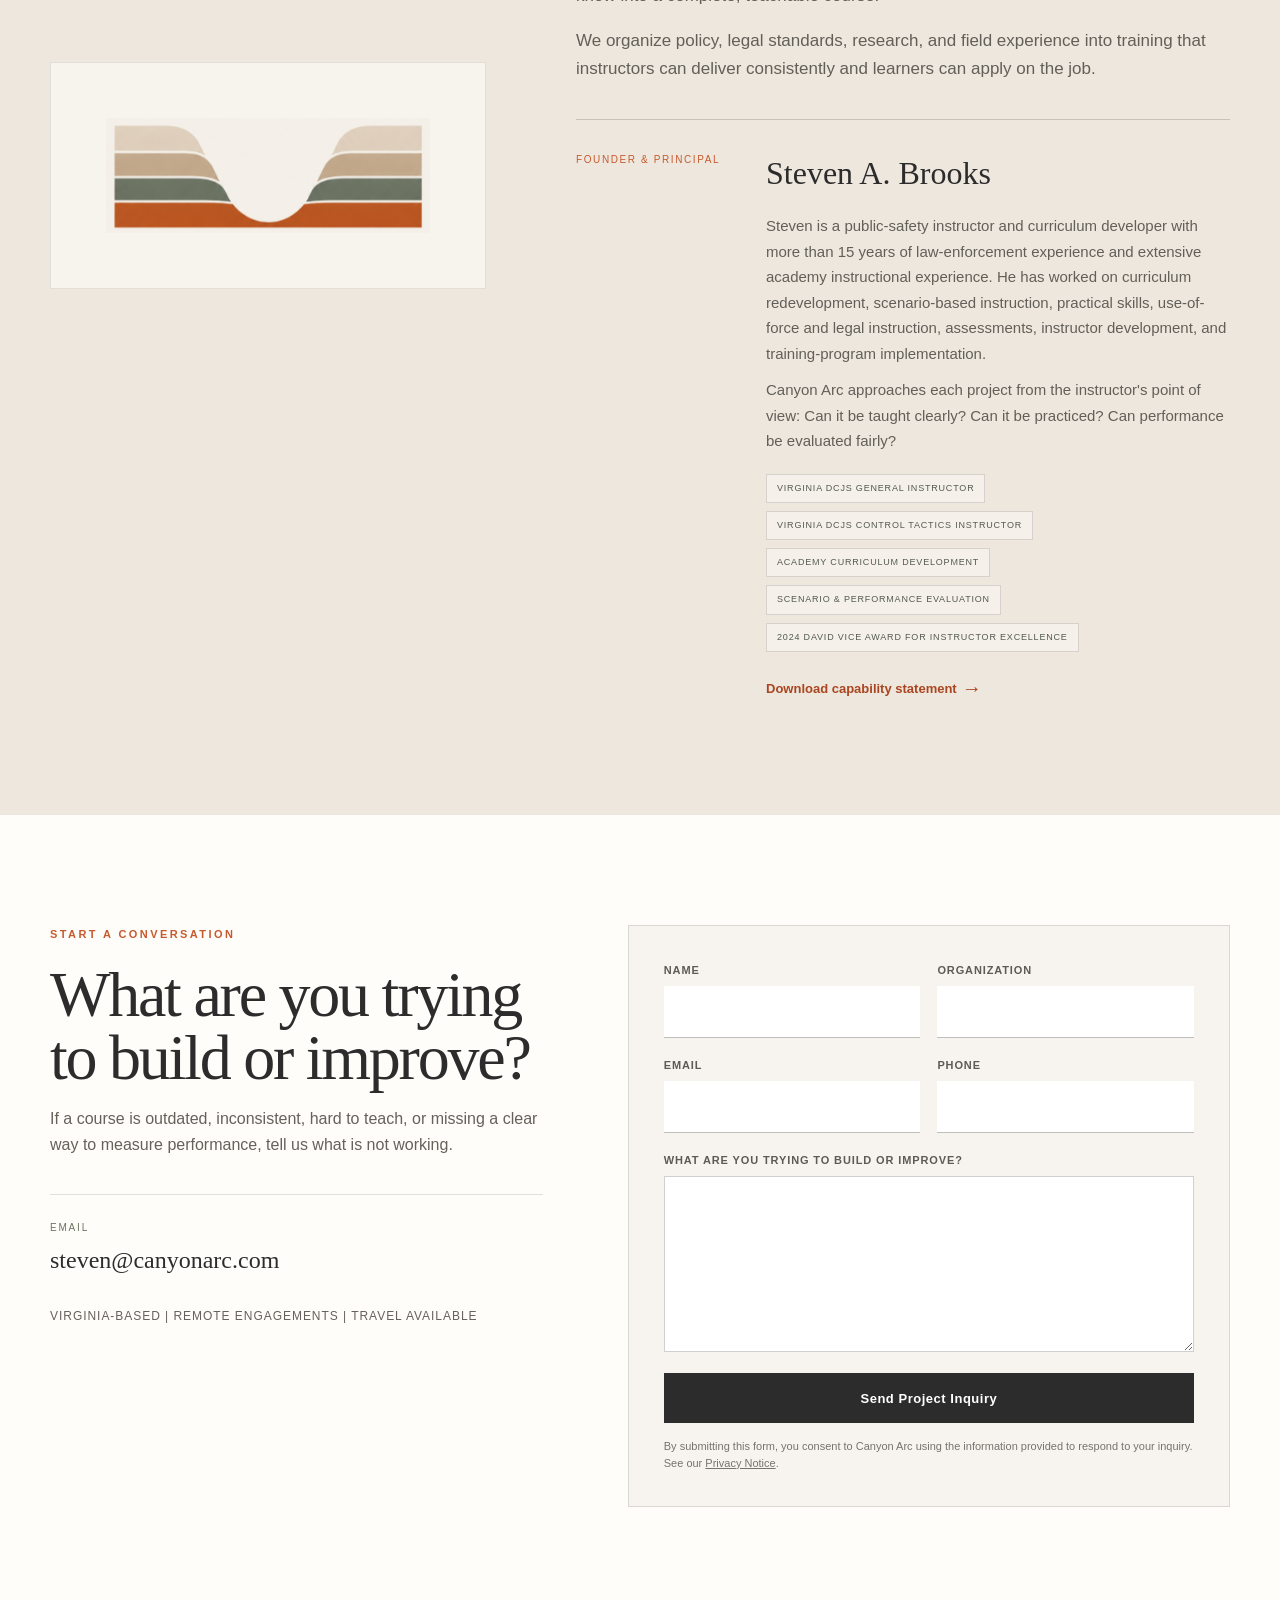
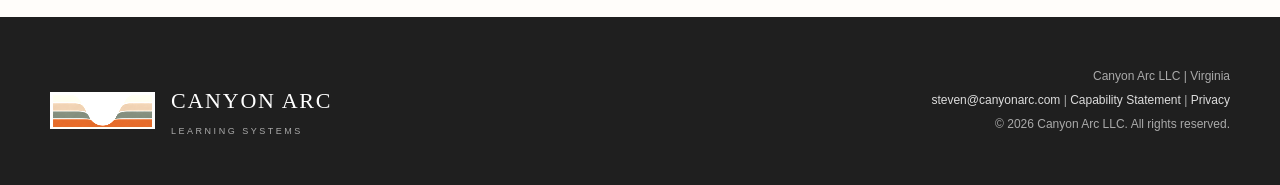
==== commit 36220e42: "Tighten site copy and remove stylized dashes" ====
--- a/index.html
+++ b/index.html
@@ -4,10 +4,10 @@
   <meta charset="utf-8">
   <meta name="viewport" content="width=device-width, initial-scale=1">
   <title>Canyon Arc | Learning Systems for Public Safety</title>
-  <meta name="description" content="Canyon Arc helps public-safety organizations, academies, and government contractors turn subject-matter expertise into clear, repeatable, field-ready learning systems.">
+  <meta name="description" content="Canyon Arc develops curriculum, assessments, scenarios, and instructor materials for public-safety agencies, academies, and government contractors.">
   <meta name="theme-color" content="#f7f4ef">
   <meta property="og:title" content="Canyon Arc | Learning Systems">
-  <meta property="og:description" content="From expertise to performance. Curriculum development, course modernization, assessment design, scenario development, and public-safety training systems support.">
+  <meta property="og:description" content="Curriculum development, course modernization, assessment design, scenario development, and instructional support for public safety.">
   <meta property="og:type" content="website">
   <link rel="icon" href="/assets/images/favicon.png" type="image/png">
   <link rel="stylesheet" href="/assets/css/styles.css">
@@ -39,9 +39,9 @@
     <section class="hero">
       <div class="shell hero-grid">
         <div class="hero-copy reveal">
-          <p class="eyebrow">Public Safety · Government · Training Organizations</p>
+          <p class="eyebrow">Public Safety | Government | Training Organizations</p>
           <h1>From expertise<br><em>to performance.</em></h1>
-          <p class="hero-lede">Canyon Arc turns subject-matter expertise, policy, and training requirements into clear, repeatable learning systems built for real-world performance.</p>
+          <p class="hero-lede">Canyon Arc helps public-safety organizations turn policy, requirements, and subject-matter knowledge into training that instructors can teach and learners can use.</p>
           <div class="hero-actions">
             <a class="button button-primary" href="#contact">Discuss a Project</a>
             <a class="button button-secondary" href="#services">Explore Capabilities</a>
@@ -69,9 +69,9 @@
 
     <section class="signal-strip" aria-label="Canyon Arc approach">
       <div class="shell signal-grid">
-        <div><strong>Operationally grounded</strong><span>Built around implementation, not abstraction.</span></div>
-        <div><strong>Structured for consistency</strong><span>Clear objectives, instructor guidance, and assessment.</span></div>
-        <div><strong>Designed to be usable</strong><span>Deliverables that instructors can actually teach from.</span></div>
+        <div><strong>Built on practical experience</strong><span>Work informed by law enforcement and academy instruction.</span></div>
+        <div><strong>Made for the instructor</strong><span>Clear materials that support consistent delivery.</span></div>
+        <div><strong>Measured by performance</strong><span>Assessments tied to the skills and decisions being taught.</span></div>
       </div>
     </section>
 
@@ -79,40 +79,40 @@
       <div class="shell">
         <div class="section-heading reveal">
           <p class="eyebrow">Capabilities</p>
-          <h2>Training systems that hold up<br>outside the PowerPoint.</h2>
-          <p>Canyon Arc supports the work behind effective training: the architecture, materials, assessments, scenarios, and implementation tools that make instruction repeatable.</p>
+          <h2>Curriculum built to be taught,<br>practiced, and evaluated.</h2>
+          <p>Canyon Arc handles the work behind a course, including its structure, lesson plans, instructor and student materials, assessments, scenarios, and implementation guidance.</p>
         </div>
 
         <div class="service-grid">
           <article class="service-card reveal">
             <span class="service-number">01</span>
             <h3>Curriculum Review</h3>
-            <p>Structured review of existing courses for objective alignment, instructional flow, assessment quality, source documentation, and instructor usability.</p>
+            <p>Review existing courses for gaps in learning objectives, content, assessments, source documentation, instructional flow, and instructor usability.</p>
             <ul><li>Gap analysis</li><li>Priority findings</li><li>Modernization roadmap</li></ul>
           </article>
           <article class="service-card reveal">
             <span class="service-number">02</span>
             <h3>Course Modernization</h3>
-            <p>Rebuild outdated or fragmented training into an integrated package that is easier to teach, maintain, and evaluate.</p>
+            <p>Rebuild outdated or inconsistent training into a course package that is easier to teach, update, and evaluate.</p>
             <ul><li>Lesson-plan redesign</li><li>Instructor & student materials</li><li>Presentation architecture</li></ul>
           </article>
           <article class="service-card reveal">
             <span class="service-number">03</span>
             <h3>Curriculum Development</h3>
-            <p>Develop new training from requirements, policy, research, and subject-matter expertise through a disciplined instructional-design process.</p>
+            <p>Develop new training from policy, requirements, research, and input from the people who know the work.</p>
             <ul><li>Learning objectives</li><li>Instructor guides</li><li>Implementation package</li></ul>
           </article>
           <article class="service-card reveal">
             <span class="service-number">04</span>
             <h3>Assessment & Scenario Design</h3>
-            <p>Create written and performance-based assessments that measure what the training is actually intended to produce.</p>
+            <p>Create written and performance-based assessments that measure the knowledge, decisions, and skills the course is intended to teach.</p>
             <ul><li>Test banks & answer keys</li><li>Scenario packages</li><li>Evaluation rubrics</li></ul>
           </article>
           <article class="service-card service-card-wide reveal">
             <span class="service-number">05</span>
             <div>
               <h3>Prime & Subcontract Support</h3>
-              <p>Flexible public-safety subject-matter expertise and instructional-development capacity for training companies and government contractors that need specialized support inside a larger project.</p>
+              <p>Provide public-safety expertise and instructional-development support to training companies and government contractors working on larger projects.</p>
             </div>
             <a class="text-link" href="#contact">Talk about subcontract support <span>→</span></a>
           </article>
@@ -124,13 +124,13 @@
       <div class="shell">
         <div class="section-heading section-heading-light reveal">
           <p class="eyebrow">Who We Serve</p>
-          <h2>Built for organizations where training has consequences.</h2>
+          <h2>Support for the people responsible for public-safety training.</h2>
         </div>
         <div class="client-grid reveal">
-          <div class="client-card"><span>01</span><h3>Law Enforcement Agencies</h3><p>Training units that need curriculum capacity, modernization, or focused project support.</p></div>
-          <div class="client-card"><span>02</span><h3>Academies & Regional Training Organizations</h3><p>Programs managing large curricula, multiple instructors, practical skills, and recurring maintenance.</p></div>
-          <div class="client-card"><span>03</span><h3>Government Contractors</h3><p>Prime contractors needing public-safety expertise paired with instructional-design capability.</p></div>
-          <div class="client-card"><span>04</span><h3>Security & Public-Safety Organizations</h3><p>Organizations that need operational knowledge translated into consistent learning and evaluation.</p></div>
+          <div class="client-card"><span>01</span><h3>Law Enforcement Agencies</h3><p>Training units that need help reviewing, updating, or building courses.</p></div>
+          <div class="client-card"><span>02</span><h3>Academies & Regional Training Organizations</h3><p>Programs responsible for large curricula, multiple instructors, and practical-skills training.</p></div>
+          <div class="client-card"><span>03</span><h3>Government Contractors</h3><p>Prime contractors that need public-safety expertise and instructional-development support.</p></div>
+          <div class="client-card"><span>04</span><h3>Security & Public-Safety Organizations</h3><p>Organizations that need operational knowledge turned into consistent training and evaluation.</p></div>
         </div>
       </div>
     </section>
@@ -140,24 +140,24 @@
         <div class="section-heading sticky-heading reveal">
           <p class="eyebrow">Representative Experience</p>
           <h2>Experience built in the field.</h2>
-          <p>The work below reflects professional experience of Canyon Arc’s principal prior to the formation of Canyon Arc LLC. It demonstrates the capabilities now brought to Canyon Arc engagements and is not presented as company client past performance.</p>
+          <p>These examples come from Steven Brooks's professional work before he formed Canyon Arc LLC. They show relevant experience, not past performance by Canyon Arc.</p>
         </div>
         <div class="experience-list">
           <article class="experience-item reveal">
             <span>01</span>
-            <div><h3>Academy Curriculum Modernization</h3><p>Redesigned and updated academy instruction with emphasis on clearer structure, instructor usability, practical application, and alignment between classroom content and performance.</p></div>
+            <div><h3>Academy Curriculum Modernization</h3><p>Redesigned academy instruction to improve course structure, instructor usability, practical application, and the connection between classroom content and performance.</p></div>
           </article>
           <article class="experience-item reveal">
             <span>02</span>
-            <div><h3>Scenario-Based Active Violence Training</h3><p>Supported the development and delivery of integrated scenario-based training combining tactical decision-making, medical response, instructional sequencing, and practical evaluation.</p></div>
+            <div><h3>Scenario-Based Active Violence Training</h3><p>Helped develop and deliver scenarios that combined tactical decision-making, medical response, and performance evaluation.</p></div>
           </article>
           <article class="experience-item reveal">
             <span>03</span>
-            <div><h3>Practical Skills & Performance Evaluation</h3><p>Developed and refined practical instruction, evaluator guidance, performance standards, and scenario-based assessment for high-liability skill domains.</p></div>
+            <div><h3>Practical Skills & Performance Evaluation</h3><p>Developed practical instruction, evaluator guidance, performance standards, and scenarios for high-liability skills.</p></div>
           </article>
           <article class="experience-item reveal">
             <span>04</span>
-            <div><h3>Instructional Systems & Evaluation</h3><p>Built tools and processes that support instructor consistency, learner evaluation, documentation, feedback, and continuous improvement across academy programs.</p></div>
+            <div><h3>Instructional Systems & Evaluation</h3><p>Built tools for instructor consistency, learner evaluation, documentation, and feedback across academy programs.</p></div>
           </article>
         </div>
       </div>
@@ -169,14 +169,14 @@
         <div class="about-copy reveal">
           <p class="eyebrow">About Canyon Arc</p>
           <h2>Subject-matter expertise is only useful if it can be taught, practiced, and evaluated.</h2>
-          <p>Canyon Arc was created around a recurring training problem: organizations often possess deep operational expertise but lack the time or instructional-design capacity to turn that knowledge into a coherent learning system.</p>
-          <p>Our work focuses on that translation — from doctrine, policy, standards, and field experience into training that instructors can deliver consistently and learners can apply under real-world conditions.</p>
+          <p>Canyon Arc exists because operational experts are often too busy to turn what they know into a complete, teachable course.</p>
+          <p>We organize policy, legal standards, research, and field experience into training that instructors can deliver consistently and learners can apply on the job.</p>
           <div class="founder-card founder-card-expanded">
             <p class="founder-label">Founder & Principal</p>
             <div class="founder-bio">
               <h3>Steven A. Brooks</h3>
-              <p>Steven is a public-safety instructor and curriculum developer with more than 15 years of law-enforcement experience and extensive academy instructional experience. His work has included curriculum redevelopment, scenario-based instruction, practical skills, use-of-force and legal instruction, assessment design, instructor development, and training-program implementation.</p>
-              <p>Canyon Arc was built from the perspective of the instructor responsible for making policy, legal standards, and subject-matter expertise work in the classroom, on the training floor, and under evaluation.</p>
+              <p>Steven is a public-safety instructor and curriculum developer with more than 15 years of law-enforcement experience and extensive academy instructional experience. He has worked on curriculum redevelopment, scenario-based instruction, practical skills, use-of-force and legal instruction, assessments, instructor development, and training-program implementation.</p>
+              <p>Canyon Arc approaches each project from the instructor's point of view: Can it be taught clearly? Can it be practiced? Can performance be evaluated fairly?</p>
               <div class="credential-list" aria-label="Selected professional background">
                 <span>Virginia DCJS General Instructor</span>
                 <span>Virginia DCJS Control Tactics Instructor</span>
@@ -196,12 +196,12 @@
         <div class="contact-copy reveal">
           <p class="eyebrow">Start a Conversation</p>
           <h2>What are you trying to build or improve?</h2>
-          <p>If you have a course that needs rebuilding, a curriculum project that needs capacity, or a contract that needs public-safety instructional support, start with the problem.</p>
+          <p>If a course is outdated, inconsistent, hard to teach, or missing a clear way to measure performance, tell us what is not working.</p>
           <div class="direct-contact">
             <span>Email</span>
             <a href="mailto:steven@canyonarc.com">steven@canyonarc.com</a>
           </div>
-          <p class="contact-note">Virginia-based · Remote engagements · Travel-based delivery available</p>
+          <p class="contact-note">Virginia-based | Remote engagements | Travel available</p>
         </div>
 
         <form class="contact-form reveal" name="project-inquiry" method="POST" data-netlify="true" netlify-honeypot="bot-field" action="/thanks.html">
@@ -232,8 +232,8 @@
         <div><strong>Canyon Arc</strong><span>Learning Systems</span></div>
       </div>
       <div class="footer-meta">
-        <p>Canyon Arc LLC · Virginia</p>
-        <p><a href="mailto:steven@canyonarc.com">steven@canyonarc.com</a> · <a href="/assets/docs/canyon-arc-capability-statement.pdf" target="_blank" rel="noopener">Capability Statement</a> · <a href="/privacy.html">Privacy</a></p>
+        <p>Canyon Arc LLC | Virginia</p>
+        <p><a href="mailto:steven@canyonarc.com">steven@canyonarc.com</a> | <a href="/assets/docs/canyon-arc-capability-statement.pdf" target="_blank" rel="noopener">Capability Statement</a> | <a href="/privacy.html">Privacy</a></p>
         <p>© <span id="year"></span> Canyon Arc LLC. All rights reserved.</p>
       </div>
     </div>
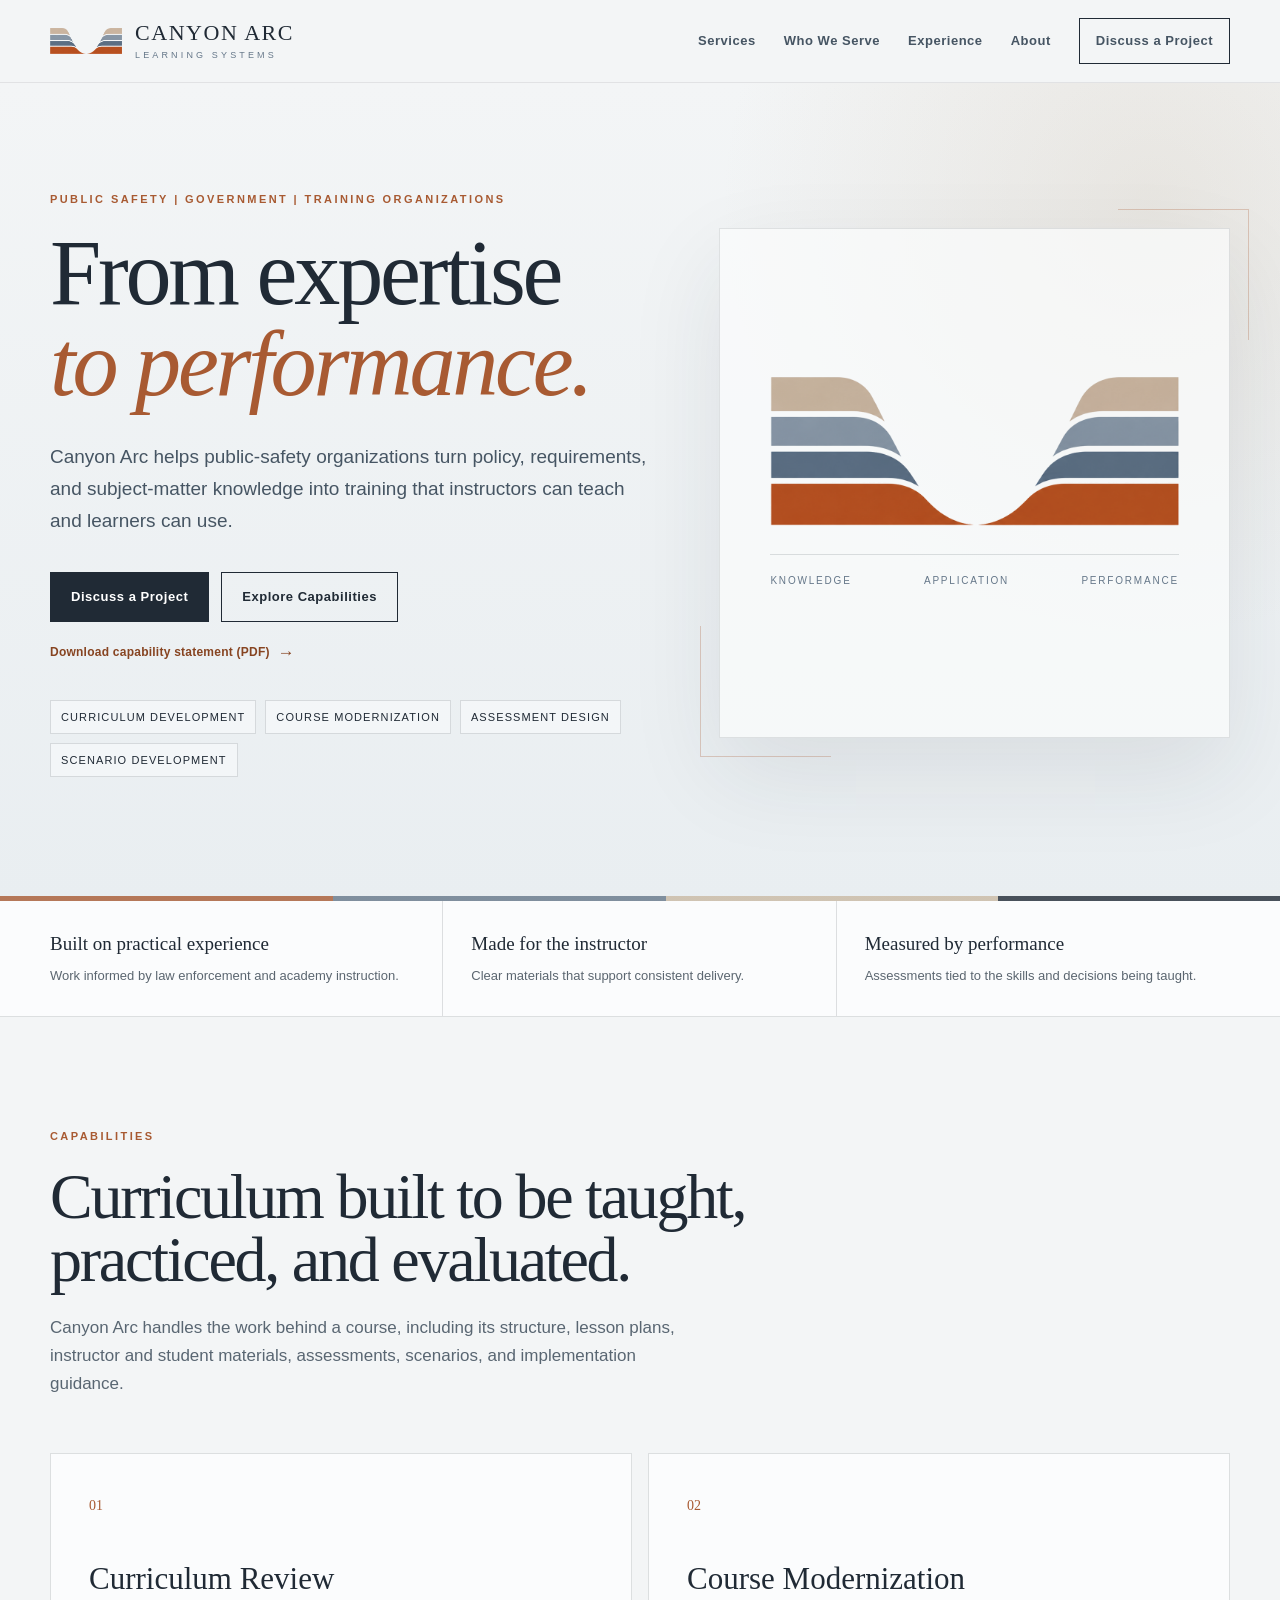
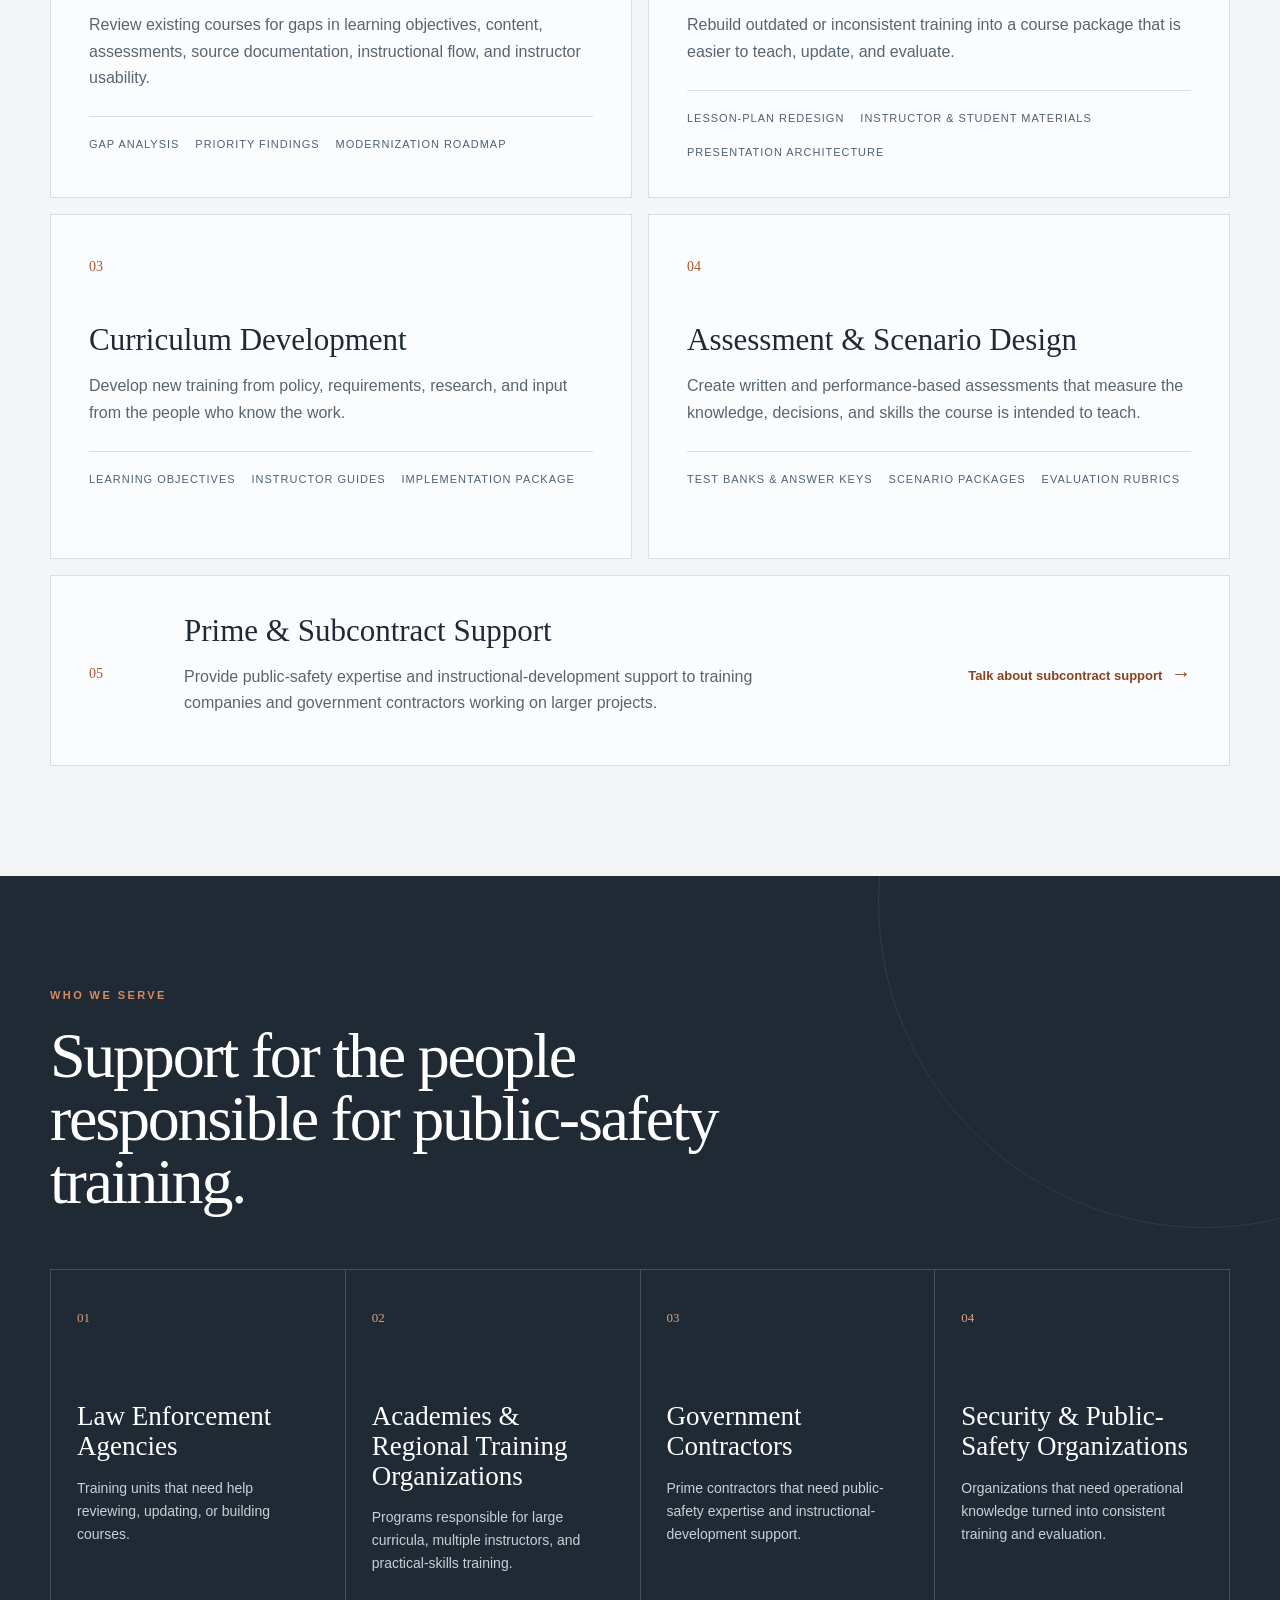
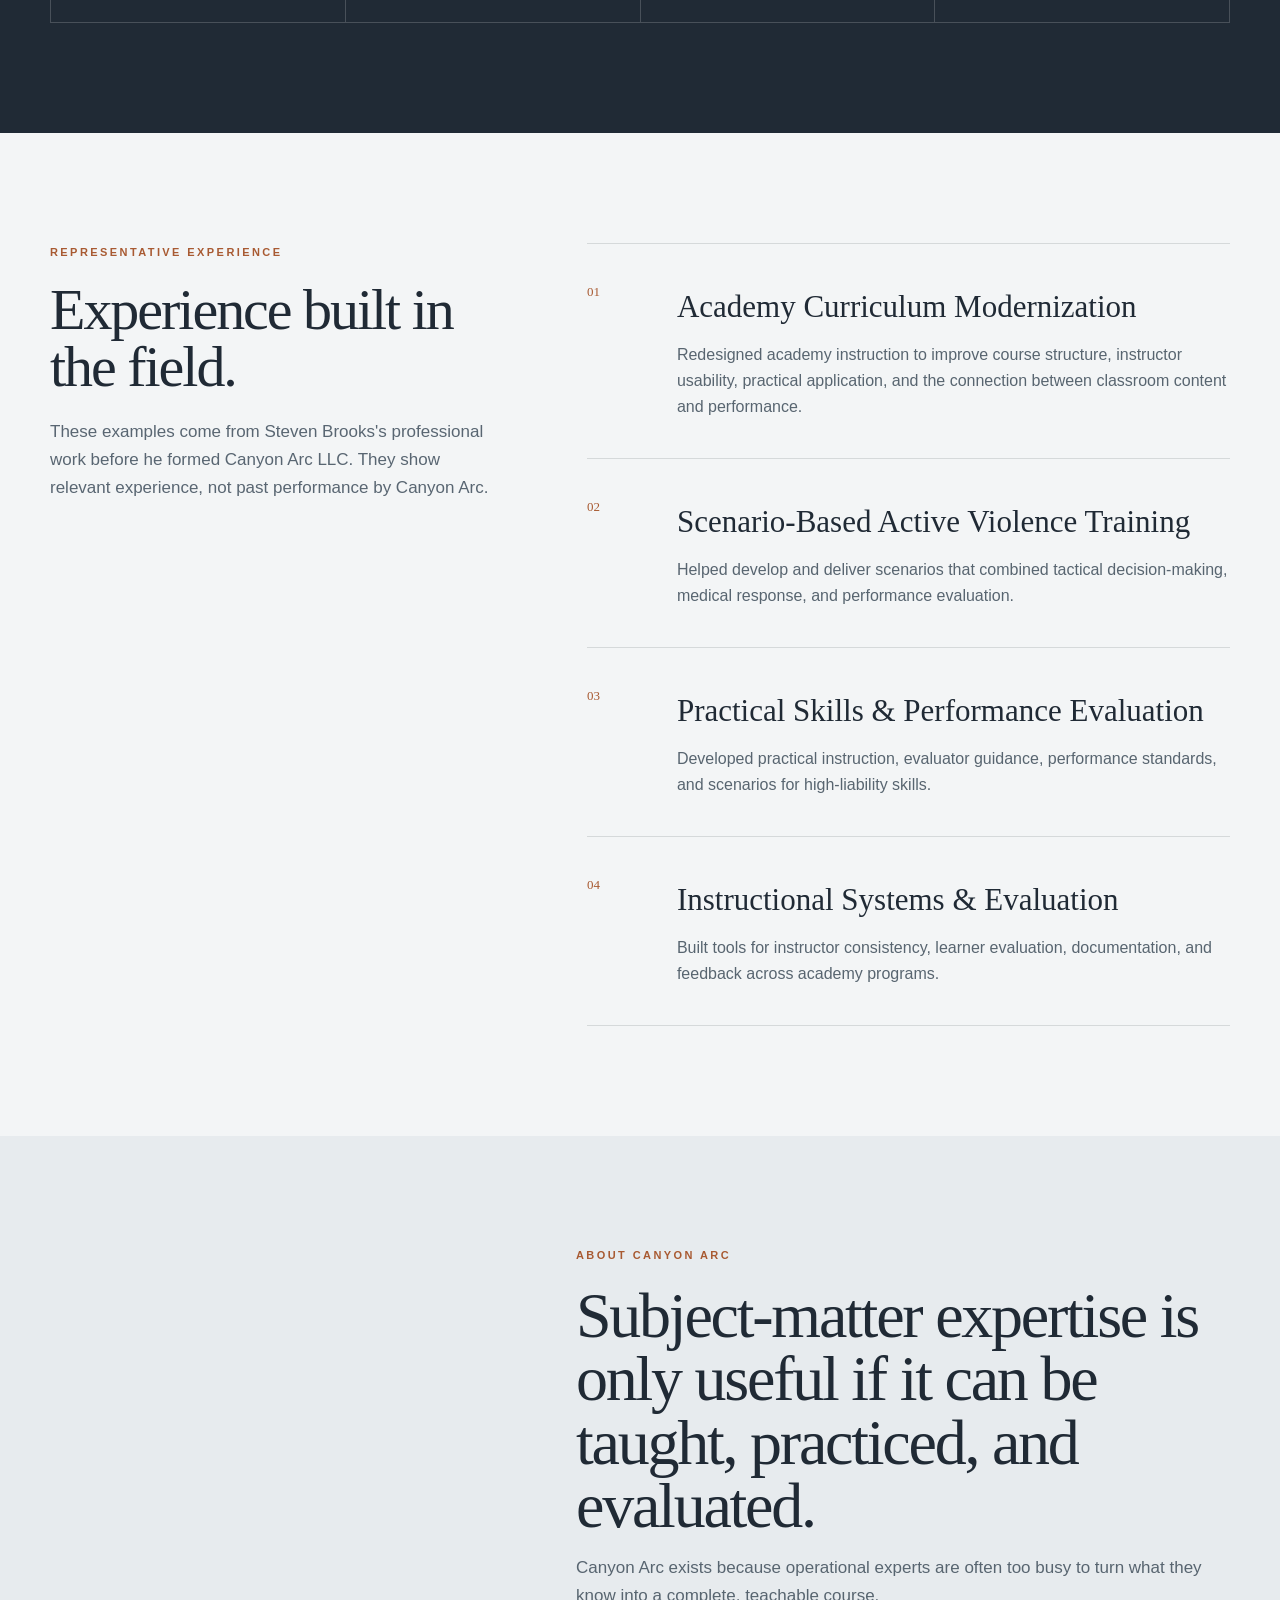
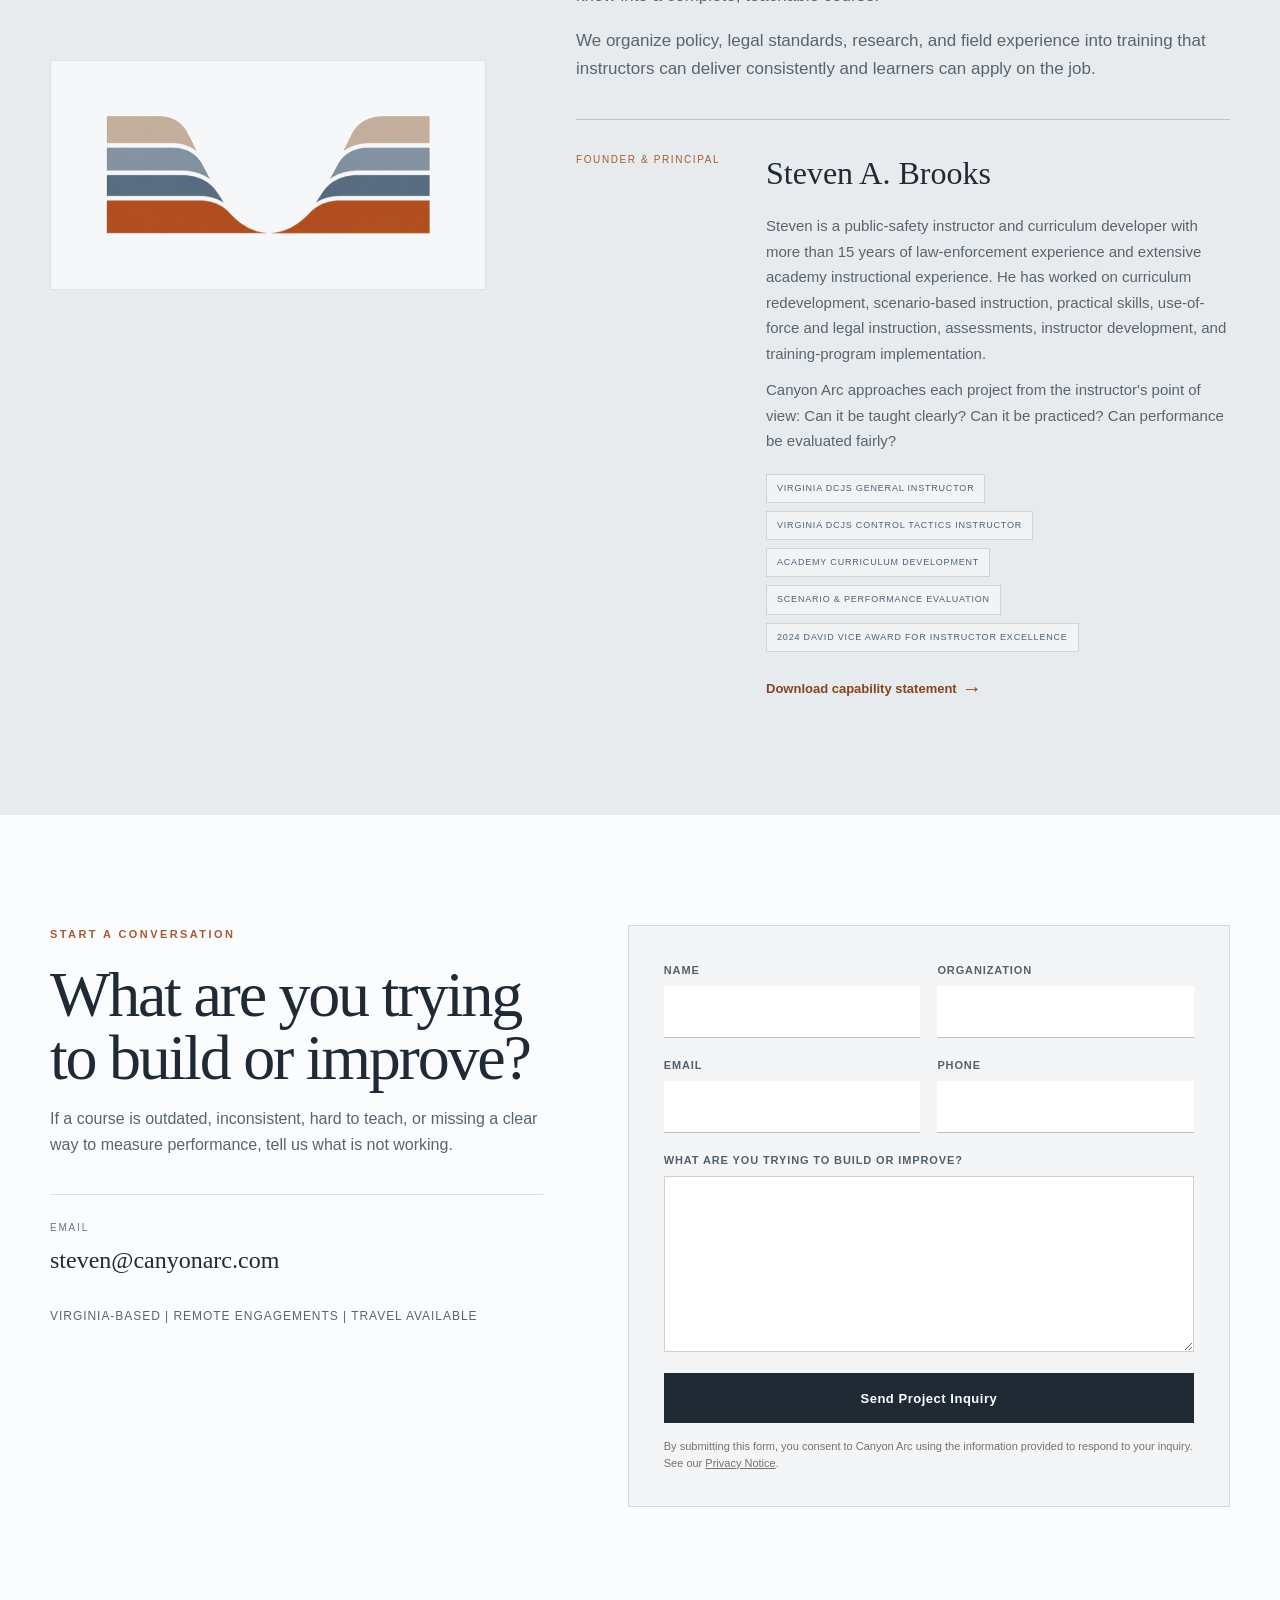
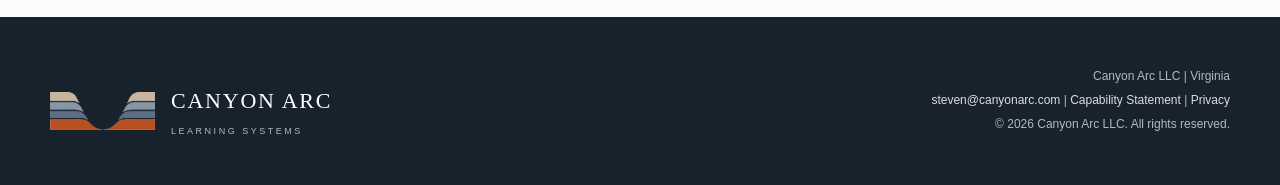
==== commit 5a7d9020: "Apply new Canyon Arc logo and brand palette" ====
--- a/index.html
+++ b/index.html
@@ -5,7 +5,7 @@
   <meta name="viewport" content="width=device-width, initial-scale=1">
   <title>Canyon Arc | Learning Systems for Public Safety</title>
   <meta name="description" content="Canyon Arc develops curriculum, assessments, scenarios, and instructor materials for public-safety agencies, academies, and government contractors.">
-  <meta name="theme-color" content="#f7f4ef">
+  <meta name="theme-color" content="#f3f5f6">
   <meta property="og:title" content="Canyon Arc | Learning Systems">
   <meta property="og:description" content="Curriculum development, course modernization, assessment design, scenario development, and instructional support for public safety.">
   <meta property="og:type" content="website">
--- a/assets/css/styles.css
+++ b/assets/css/styles.css
@@ -1,15 +1,15 @@
 :root{
-  --ink:#2c2c2c;
-  --ink-soft:#4d4b47;
-  --sage:#6d7462;
-  --sage-dark:#535a4d;
-  --sand:#c9b79b;
-  --sand-light:#e9dfcf;
-  --clay:#c65a2e;
-  --clay-dark:#a94621;
-  --cream:#f7f4ef;
-  --white:#fffdfa;
-  --line:rgba(44,44,44,.14);
+  --ink:#202a35;
+  --ink-soft:#465563;
+  --sage:#657789;
+  --sage-dark:#4f6174;
+  --sand:#c9b9a3;
+  --sand-light:#e7dfd5;
+  --clay:#a85a32;
+  --clay-dark:#874421;
+  --cream:#f3f5f6;
+  --white:#fbfcfd;
+  --line:rgba(32,42,53,.14);
   --max:1180px;
   --serif: Georgia, 'Times New Roman', serif;
   --sans: Inter, ui-sans-serif, -apple-system, BlinkMacSystemFont, 'Segoe UI', sans-serif;
@@ -25,7 +25,7 @@
 .skip-link{position:fixed;top:12px;left:12px;z-index:1000;background:var(--ink);color:white;padding:10px 14px;transform:translateY(-160%);transition:.2s}
 .skip-link:focus{transform:none}
 
-.site-header{position:sticky;top:0;z-index:100;background:rgba(247,244,239,.92);backdrop-filter:blur(14px);border-bottom:1px solid rgba(44,44,44,.08)}
+.site-header{position:sticky;top:0;z-index:100;background:rgba(243,245,246,.94);backdrop-filter:blur(14px);border-bottom:1px solid rgba(32,42,53,.09)}
 .nav-shell{min-height:82px;display:flex;align-items:center;justify-content:space-between;gap:24px}
 .brand{display:flex;align-items:center;gap:13px;text-decoration:none}
 .brand-mark{width:72px;height:30px;object-fit:contain}
@@ -33,14 +33,14 @@
 .brand-text strong{font-family:var(--serif);font-weight:500;font-size:22px;letter-spacing:.07em;text-transform:uppercase}
 .brand-text small{font-size:9px;text-transform:uppercase;letter-spacing:.35em;color:var(--sage);margin-top:7px}
 .site-nav{display:flex;align-items:center;gap:28px;font-size:13px;font-weight:600;letter-spacing:.04em}
-.site-nav a{text-decoration:none;transition:.2s;color:#444}
+.site-nav a{text-decoration:none;transition:.2s;color:var(--ink-soft)}
 .site-nav a:hover{color:var(--clay)}
 .nav-cta{border:1px solid var(--ink);padding:11px 16px}
 .nav-cta:hover{background:var(--ink);color:white!important}
 .nav-toggle{display:none;background:none;border:0;padding:8px}
 .nav-toggle span:not(.sr-only){display:block;width:25px;height:1.5px;background:var(--ink);margin:5px}
 
-.hero{min-height:calc(100vh - 82px);display:flex;align-items:center;position:relative;overflow:hidden;background:radial-gradient(circle at 90% 15%,rgba(201,183,155,.22),transparent 32%),linear-gradient(180deg,var(--cream),#f3eee7)}
+.hero{min-height:calc(100vh - 82px);display:flex;align-items:center;position:relative;overflow:hidden;background:radial-gradient(circle at 90% 15%,rgba(201,185,163,.25),transparent 32%),linear-gradient(180deg,var(--cream),#e9eef1)}
 .hero:after{content:"";position:absolute;left:0;right:0;bottom:0;height:5px;background:linear-gradient(90deg,var(--clay) 0 26%,var(--sage) 26% 52%,var(--sand) 52% 78%,var(--ink) 78% 100%);opacity:.8}
 .hero-grid{display:grid;grid-template-columns:1.08fr .92fr;gap:70px;align-items:center;padding:88px 0 105px}
 .eyebrow{text-transform:uppercase;letter-spacing:.22em;font-size:11px;font-weight:700;color:var(--clay);margin:0 0 20px}
@@ -56,8 +56,8 @@
 .button-secondary:hover{background:rgba(44,44,44,.06)}
 .hero-tags{display:flex;flex-wrap:wrap;gap:9px;margin-top:33px}
 .hero-tags span{font-size:11px;text-transform:uppercase;letter-spacing:.1em;padding:7px 10px;border:1px solid var(--line);background:rgba(255,255,255,.4)}
-.terrain-card{position:relative;min-height:510px;border:1px solid rgba(44,44,44,.12);background:rgba(255,253,250,.65);display:flex;flex-direction:column;justify-content:center;padding:50px;box-shadow:0 35px 90px rgba(63,50,38,.08)}
-.terrain-card:before,.terrain-card:after{content:"";position:absolute;width:130px;height:130px;border:1px solid rgba(198,90,46,.25)}
+.terrain-card{position:relative;min-height:510px;border:1px solid rgba(32,42,53,.12);background:rgba(251,252,253,.72);display:flex;flex-direction:column;justify-content:center;padding:50px;box-shadow:0 35px 90px rgba(32,42,53,.09)}
+.terrain-card:before,.terrain-card:after{content:"";position:absolute;width:130px;height:130px;border:1px solid rgba(168,90,50,.28)}
 .terrain-card:before{top:-20px;right:-20px;border-left:0;border-bottom:0}
 .terrain-card:after{bottom:-20px;left:-20px;border-right:0;border-top:0}
 .terrain-card img{width:100%;mix-blend-mode:multiply}
@@ -69,18 +69,18 @@
 .signal-grid>div:first-child{padding-left:0}
 .signal-grid>div:last-child{border-right:0}
 .signal-grid strong{display:block;font-family:var(--serif);font-size:19px;font-weight:400;margin-bottom:3px}
-.signal-grid span{font-size:13px;color:#696660}
+.signal-grid span{font-size:13px;color:#5b6670}
 
 .section{padding:110px 0}
 .section-heading{max-width:780px;margin-bottom:55px}
 .section-heading h2,.about-copy h2,.contact-copy h2{font-size:clamp(43px,5vw,72px)}
-.section-heading>p:last-child{max-width:650px;color:#66625c;font-size:17px;margin-top:22px}
+.section-heading>p:last-child{max-width:650px;color:#596672;font-size:17px;margin-top:22px}
 .service-grid{display:grid;grid-template-columns:repeat(2,1fr);gap:16px}
 .service-card{position:relative;background:var(--white);border:1px solid var(--line);padding:38px 38px 32px;min-height:345px;transition:transform .2s,border-color .2s,box-shadow .2s}
-.service-card:hover{transform:translateY(-3px);border-color:rgba(198,90,46,.34);box-shadow:0 20px 45px rgba(54,44,34,.07)}
+.service-card:hover{transform:translateY(-3px);border-color:rgba(168,90,50,.38);box-shadow:0 20px 45px rgba(32,42,53,.08)}
 .service-number{font-family:var(--serif);color:var(--clay);font-size:14px}
 .service-card h3{font-family:var(--serif);font-size:31px;font-weight:400;line-height:1.1;margin:44px 0 15px}
-.service-card p{color:#625f59;max-width:600px}
+.service-card p{color:#586570;max-width:600px}
 .service-card ul{list-style:none;padding:0;margin:25px 0 0;border-top:1px solid var(--line);padding-top:18px;display:flex;gap:16px;flex-wrap:wrap}
 .service-card li{font-size:11px;text-transform:uppercase;letter-spacing:.09em;color:var(--sage-dark)}
 .service-card-wide{grid-column:1/-1;min-height:auto;display:grid;grid-template-columns:70px 1fr auto;align-items:center;gap:25px}
@@ -91,12 +91,12 @@
 .section-dark{background:var(--ink);color:white;position:relative;overflow:hidden}
 .section-dark:before{content:"";position:absolute;width:650px;height:650px;border:1px solid rgba(201,183,155,.1);border-radius:50%;right:-250px;top:-300px}
 .section-heading-light h2{color:white}
-.section-heading-light .eyebrow{color:#e89470}
+.section-heading-light .eyebrow{color:#d68b64}
 .client-grid{display:grid;grid-template-columns:repeat(4,1fr);border-top:1px solid rgba(255,255,255,.18);border-left:1px solid rgba(255,255,255,.18)}
 .client-card{padding:34px 26px 32px;border-right:1px solid rgba(255,255,255,.18);border-bottom:1px solid rgba(255,255,255,.18);min-height:300px}
-.client-card>span{font-family:var(--serif);color:#dfaa8e;font-size:13px}
+.client-card>span{font-family:var(--serif);color:#d5a182;font-size:13px}
 .client-card h3{font-family:var(--serif);font-size:27px;font-weight:400;line-height:1.1;margin:72px 0 15px}
-.client-card p{color:#c8c4be;font-size:14px}
+.client-card p{color:#c8d0d6;font-size:14px}
 
 .experience-layout{display:grid;grid-template-columns:.82fr 1.18fr;gap:90px;align-items:start}
 .sticky-heading{position:sticky;top:140px;margin-bottom:0}
@@ -105,43 +105,43 @@
 .experience-item{display:grid;grid-template-columns:70px 1fr;gap:20px;padding:37px 0;border-bottom:1px solid var(--line)}
 .experience-item>span{font-family:var(--serif);color:var(--clay);font-size:13px}
 .experience-item h3{font-family:var(--serif);font-size:31px;font-weight:400;margin:0 0 10px}
-.experience-item p{color:#65615b;margin:0;max-width:650px}
+.experience-item p{color:#586570;margin:0;max-width:650px}
 
-.about-section{background:#eee7dd}
+.about-section{background:#e7ebee}
 .about-grid{display:grid;grid-template-columns:.8fr 1.2fr;gap:90px;align-items:center}
-.about-mark{padding:55px;background:rgba(255,253,250,.58);border:1px solid rgba(44,44,44,.1)}
+.about-mark{padding:55px;background:rgba(251,252,253,.72);border:1px solid rgba(32,42,53,.1)}
 .about-mark img{mix-blend-mode:multiply}
-.about-copy>p:not(.eyebrow){color:#625f59;font-size:17px;max-width:720px}
-.founder-card{border-top:1px solid rgba(44,44,44,.2);margin-top:36px;padding-top:27px;display:grid;grid-template-columns:170px 1fr;gap:20px}
+.about-copy>p:not(.eyebrow){color:#586570;font-size:17px;max-width:720px}
+.founder-card{border-top:1px solid rgba(32,42,53,.2);margin-top:36px;padding-top:27px;display:grid;grid-template-columns:170px 1fr;gap:20px}
 .founder-label{text-transform:uppercase!important;letter-spacing:.16em;font-size:10px!important;color:var(--clay)!important;margin-top:5px}
 .founder-card h3{font-family:var(--serif);font-weight:400;font-size:32px;margin:0}
 .founder-card p:last-child{grid-column:2;margin-top:-8px!important;font-size:15px!important}
 
 .contact-section{background:var(--white)}
 .contact-grid{display:grid;grid-template-columns:.9fr 1.1fr;gap:85px;align-items:start}
-.contact-copy>p:not(.eyebrow){color:#65615b;max-width:560px}
+.contact-copy>p:not(.eyebrow){color:#586570;max-width:560px}
 .direct-contact{margin-top:35px;padding-top:25px;border-top:1px solid var(--line);display:flex;flex-direction:column;gap:5px}
 .direct-contact span{font-size:10px;text-transform:uppercase;letter-spacing:.18em;color:var(--sage)}
 .direct-contact a{font-family:var(--serif);font-size:24px;text-decoration:none}
 .contact-note{font-size:12px!important;text-transform:uppercase;letter-spacing:.08em;margin-top:26px}
 .contact-form{background:var(--cream);border:1px solid var(--line);padding:35px}
 .field-row{display:grid;grid-template-columns:1fr 1fr;gap:17px}
-.contact-form label{display:flex;flex-direction:column;gap:7px;font-size:11px;text-transform:uppercase;letter-spacing:.08em;font-weight:700;color:#5e5a54;margin-bottom:18px}
-.contact-form input,.contact-form textarea{width:100%;border:0;border-bottom:1px solid rgba(44,44,44,.3);background:white;padding:13px 12px;color:var(--ink);outline:none;text-transform:none;letter-spacing:0;font-weight:400;font-size:15px;border-radius:0}
-.contact-form textarea{border:1px solid rgba(44,44,44,.22);resize:vertical}
+.contact-form label{display:flex;flex-direction:column;gap:7px;font-size:11px;text-transform:uppercase;letter-spacing:.08em;font-weight:700;color:#53616d;margin-bottom:18px}
+.contact-form input,.contact-form textarea{width:100%;border:0;border-bottom:1px solid rgba(32,42,53,.3);background:white;padding:13px 12px;color:var(--ink);outline:none;text-transform:none;letter-spacing:0;font-weight:400;font-size:15px;border-radius:0}
+.contact-form textarea{border:1px solid rgba(32,42,53,.22);resize:vertical}
 .contact-form input:focus,.contact-form textarea:focus{border-color:var(--clay);box-shadow:0 1px 0 var(--clay)}
 .form-submit{width:100%;margin-top:3px}
 .form-fineprint{font-size:11px;color:#77726b;line-height:1.5;margin:15px 0 0}
 .honeypot{position:absolute;left:-9999px}
 
-.site-footer{padding:46px 0;background:#1f1f1f;color:#ddd}
+.site-footer{padding:46px 0;background:#18222d;color:#dce2e6}
 .footer-grid{display:flex;justify-content:space-between;gap:40px;align-items:flex-end}
 .footer-brand{display:flex;align-items:center;gap:16px}
-.footer-brand img{width:105px;filter:brightness(1.2)}
+.footer-brand img{width:105px}
 .footer-brand div{display:flex;flex-direction:column}
 .footer-brand strong{font-family:var(--serif);font-weight:400;font-size:22px;text-transform:uppercase;letter-spacing:.08em;color:white}
-.footer-brand span{font-size:9px;text-transform:uppercase;letter-spacing:.28em;color:#aaa;margin-top:5px}
-.footer-meta{text-align:right;font-size:12px;color:#aaa}
+.footer-brand span{font-size:9px;text-transform:uppercase;letter-spacing:.28em;color:#aebbc5;margin-top:5px}
+.footer-meta{text-align:right;font-size:12px;color:#aebbc5}
 .footer-meta p{margin:4px 0}
 .footer-meta a{text-decoration:none;color:#ddd}
 
@@ -150,7 +150,7 @@
 .simple-wrap-wide{max-width:850px}
 .simple-logo{width:440px;max-width:100%;margin-bottom:55px}
 .simple-wrap h1{font-size:70px;margin-bottom:25px}
-.simple-wrap p{color:#615d57;font-size:17px}
+.simple-wrap p{color:#586570;font-size:17px}
 .simple-wrap .button{margin-top:20px}
 .back-link{display:inline-block;margin-bottom:60px;text-decoration:none;font-size:13px;color:var(--clay-dark)}
 
@@ -164,9 +164,9 @@
 
 .founder-card-expanded{grid-template-columns:170px 1fr;align-items:start}
 .founder-bio h3{margin-bottom:13px}
-.founder-bio>p{color:#625f59;font-size:15px!important;line-height:1.7;margin:0 0 11px!important}
+.founder-bio>p{color:#586570;font-size:15px!important;line-height:1.7;margin:0 0 11px!important}
 .credential-list{display:flex;flex-wrap:wrap;gap:8px;margin:20px 0 18px}
-.credential-list span{display:inline-block;border:1px solid rgba(44,44,44,.16);background:rgba(255,253,250,.42);padding:8px 10px;font-size:9px;line-height:1.25;text-transform:uppercase;letter-spacing:.09em;color:var(--sage-dark)}
+.credential-list span{display:inline-block;border:1px solid rgba(32,42,53,.16);background:rgba(251,252,253,.5);padding:8px 10px;font-size:9px;line-height:1.25;text-transform:uppercase;letter-spacing:.09em;color:var(--sage-dark)}
 .capability-link{display:inline-flex;align-items:center;margin-top:2px}
 
 @media (prefers-reduced-motion:reduce){html{scroll-behavior:auto}.reveal{opacity:1;transform:none;transition:none}}
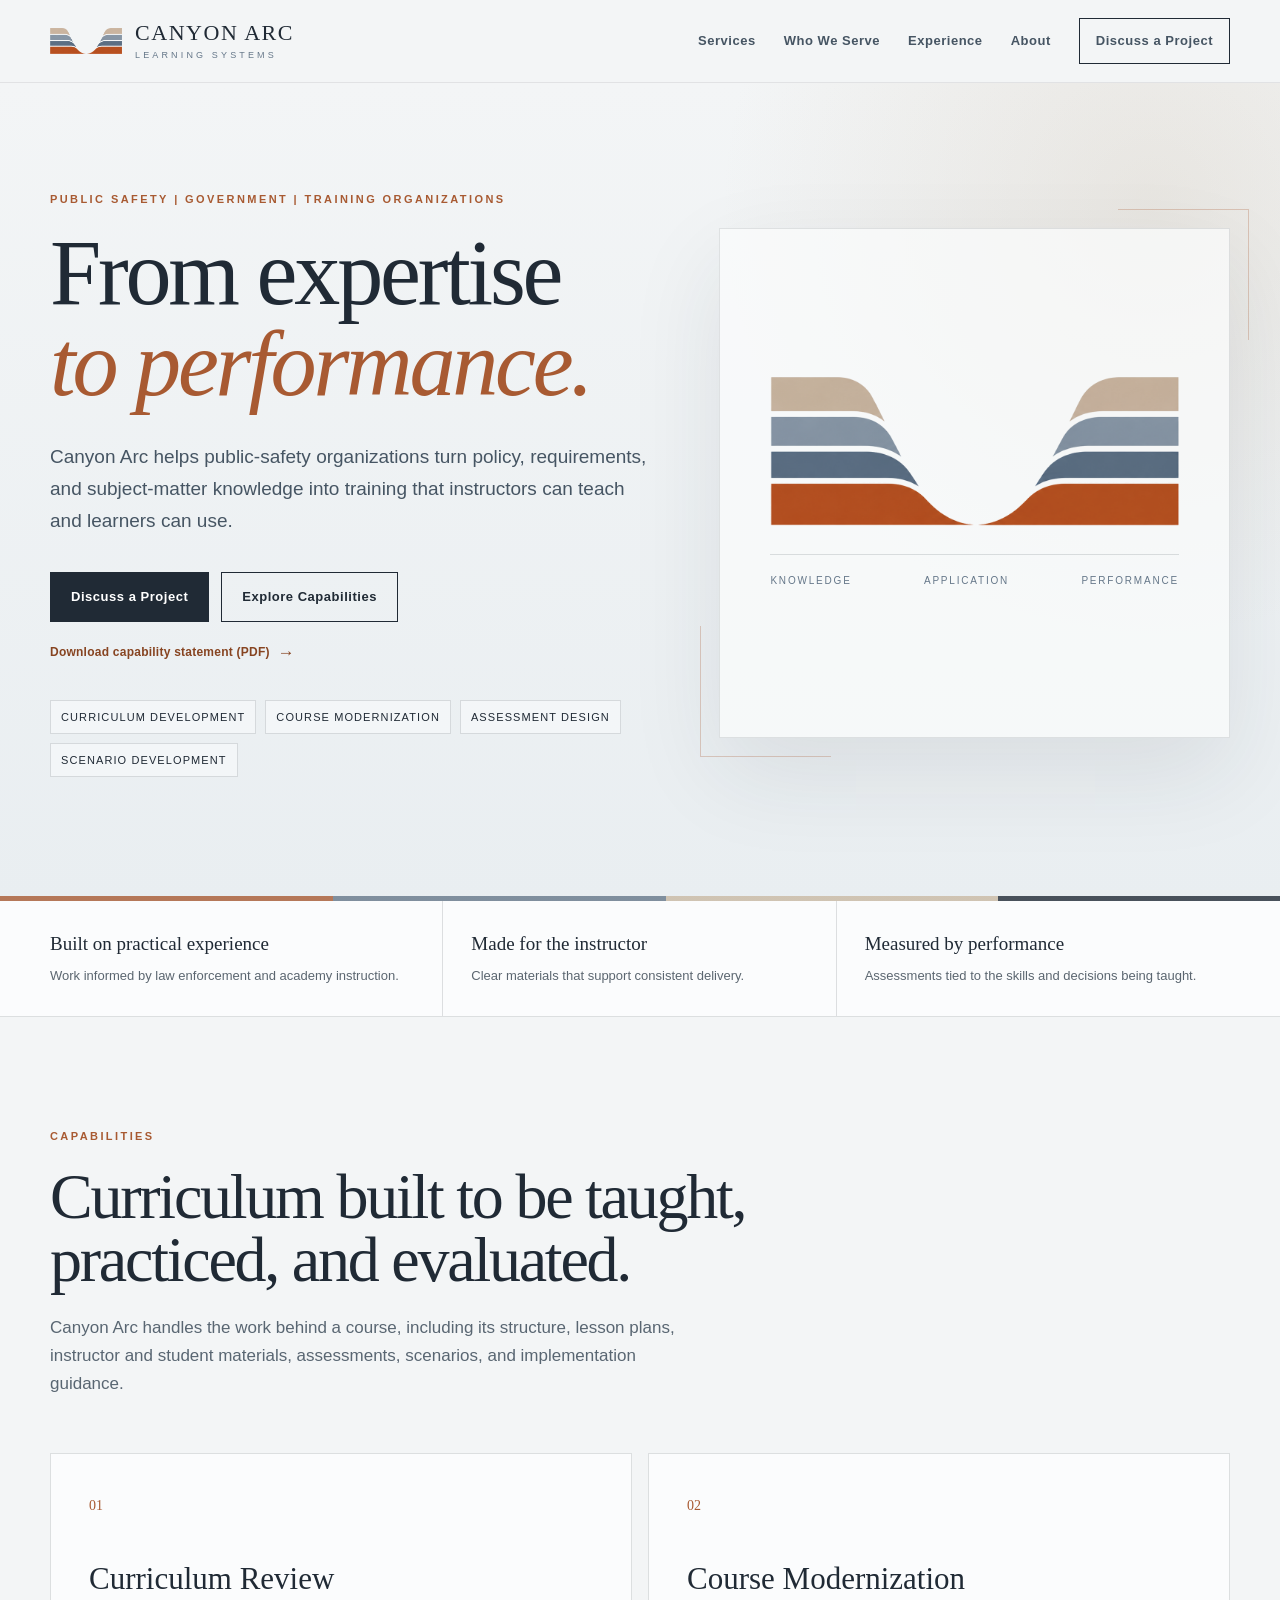
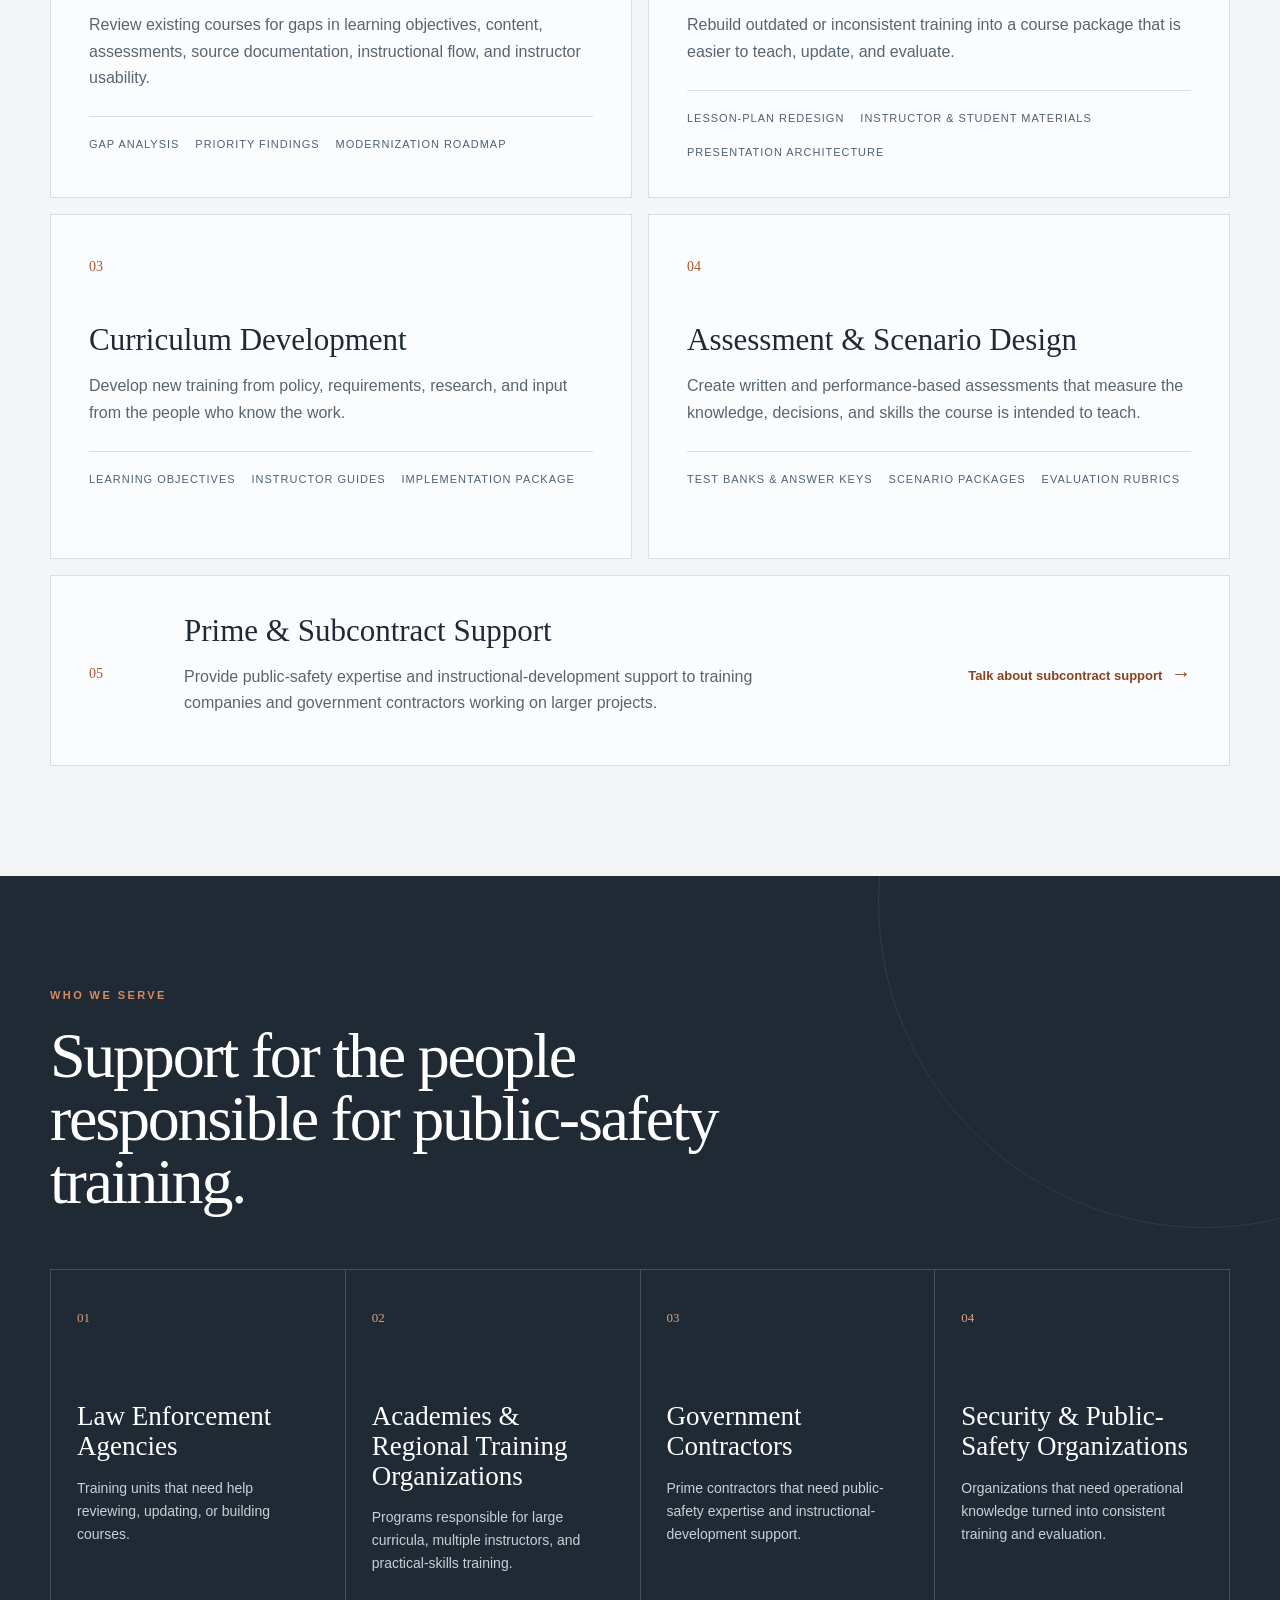
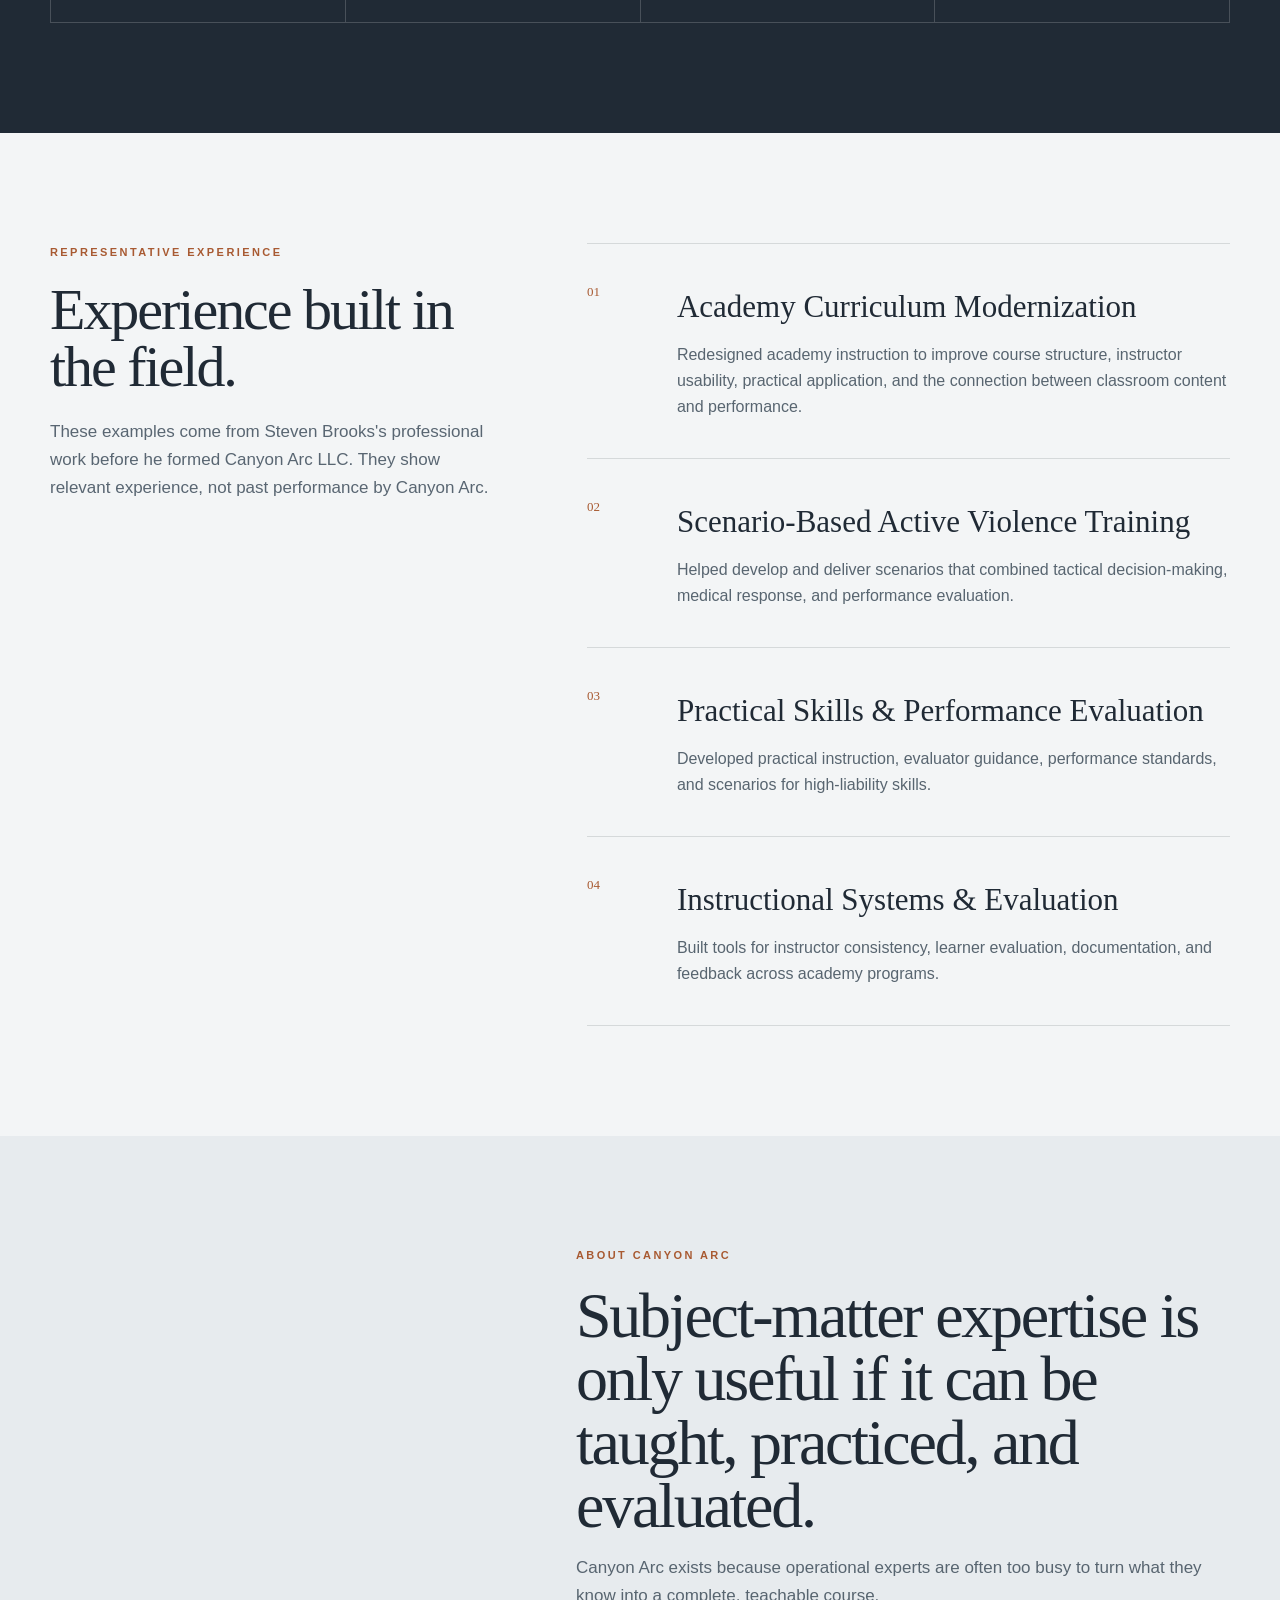
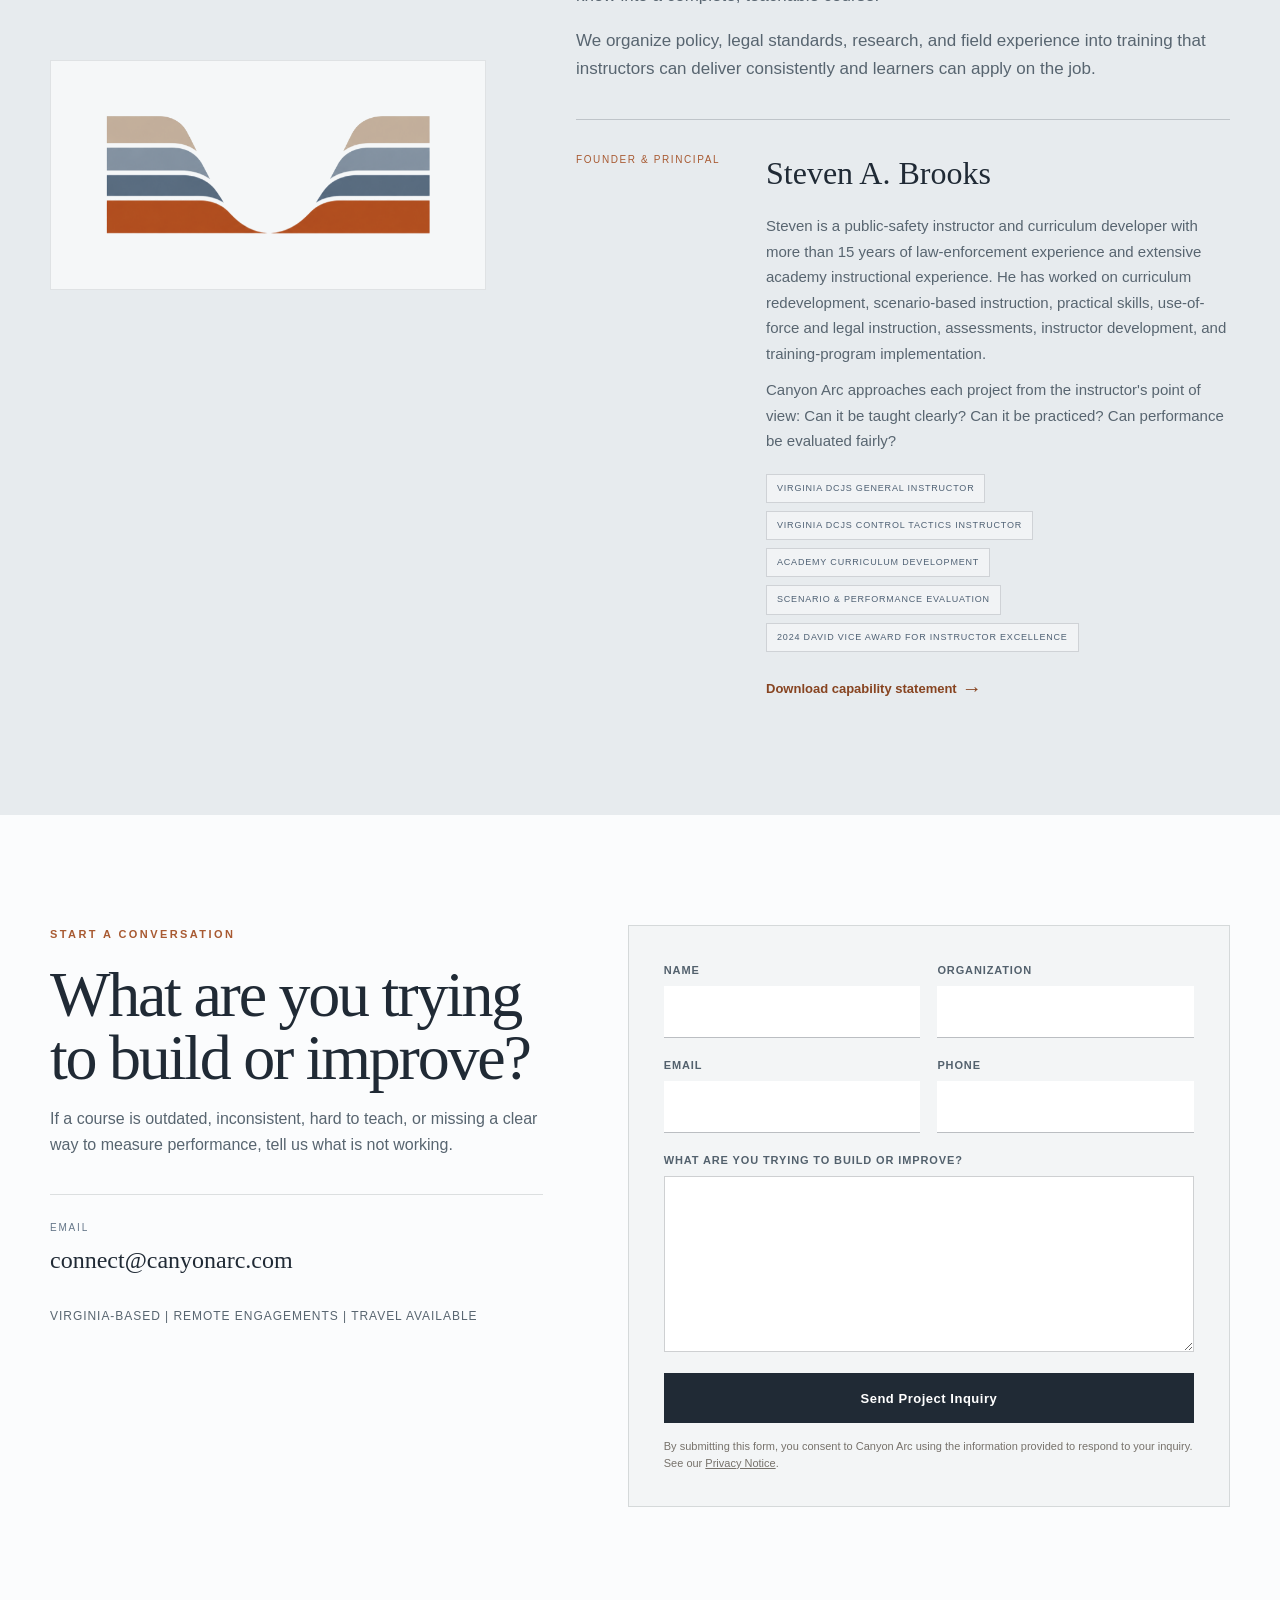
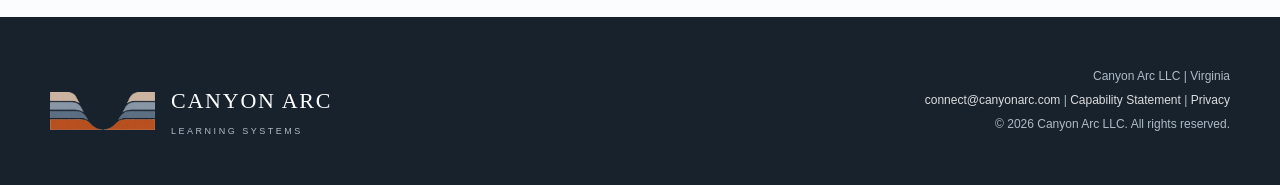
==== commit fbf31308: "Update public contact email" ====
--- a/index.html
+++ b/index.html
@@ -199,7 +199,7 @@
           <p>If a course is outdated, inconsistent, hard to teach, or missing a clear way to measure performance, tell us what is not working.</p>
           <div class="direct-contact">
             <span>Email</span>
-            <a href="mailto:steven@canyonarc.com">steven@canyonarc.com</a>
+            <a href="mailto:connect@canyonarc.com">connect@canyonarc.com</a>
           </div>
           <p class="contact-note">Virginia-based | Remote engagements | Travel available</p>
         </div>
@@ -233,7 +233,7 @@
       </div>
       <div class="footer-meta">
         <p>Canyon Arc LLC | Virginia</p>
-        <p><a href="mailto:steven@canyonarc.com">steven@canyonarc.com</a> | <a href="/assets/docs/canyon-arc-capability-statement.pdf" target="_blank" rel="noopener">Capability Statement</a> | <a href="/privacy.html">Privacy</a></p>
+        <p><a href="mailto:connect@canyonarc.com">connect@canyonarc.com</a> | <a href="/assets/docs/canyon-arc-capability-statement.pdf" target="_blank" rel="noopener">Capability Statement</a> | <a href="/privacy.html">Privacy</a></p>
         <p>© <span id="year"></span> Canyon Arc LLC. All rights reserved.</p>
       </div>
     </div>
